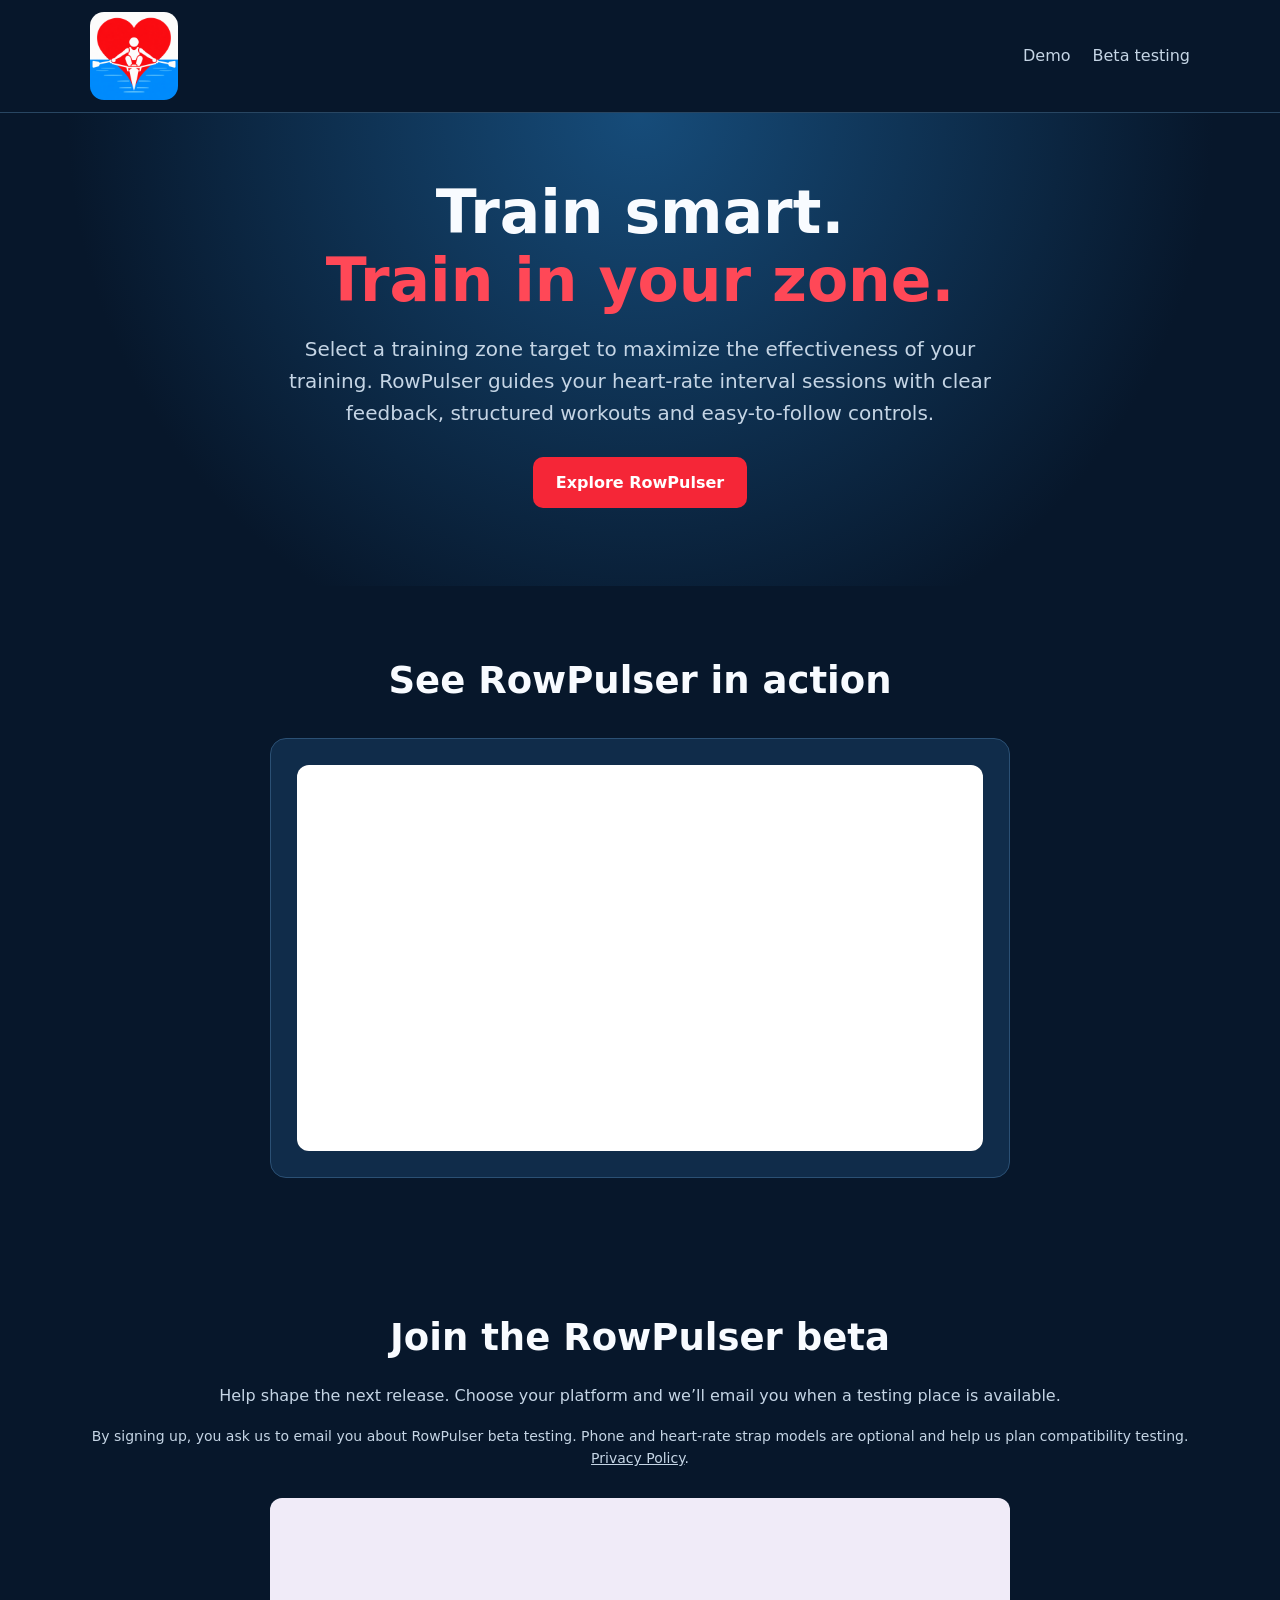
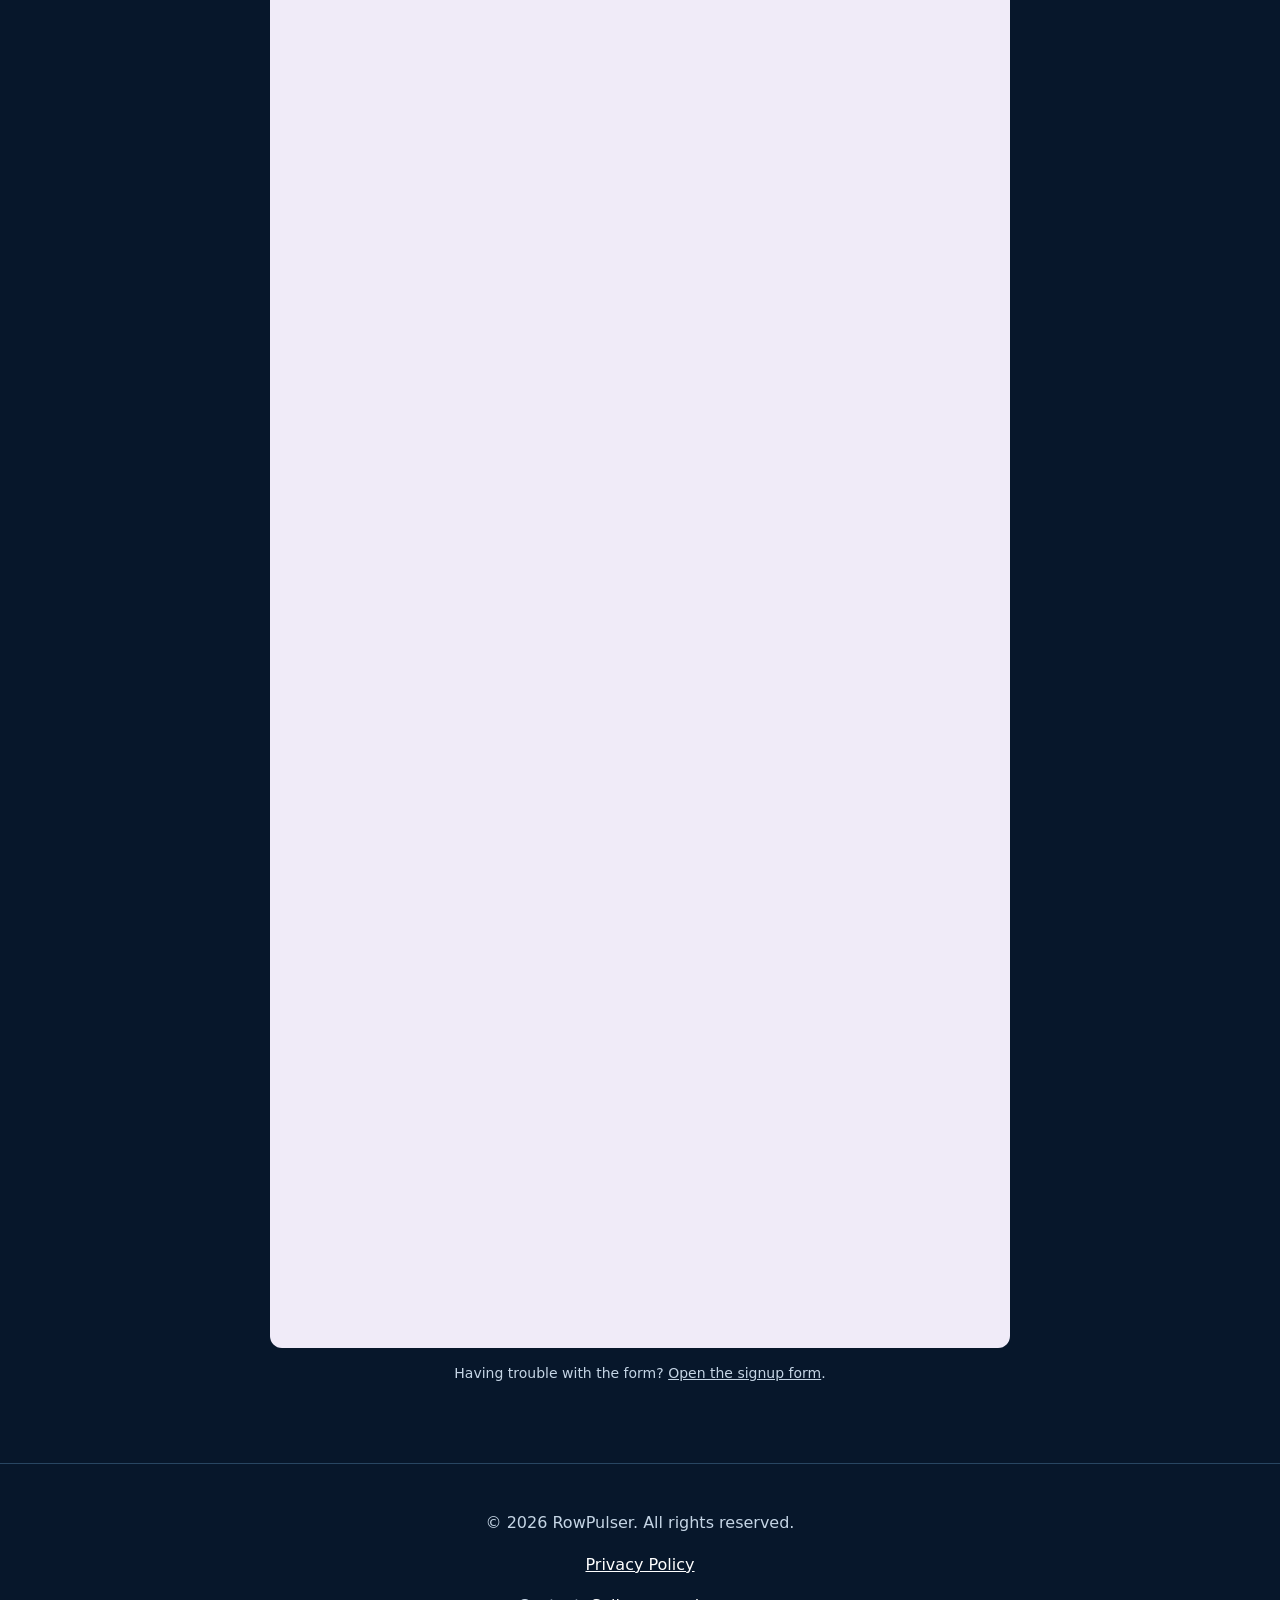
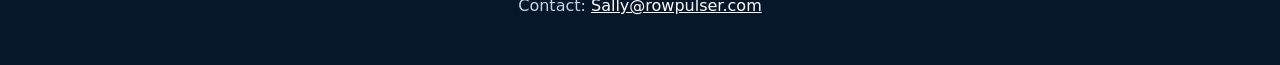
==== index.html @ d44abb27 "Route beta signups to Google Forms and Sheets with optional device models" ====
<!doctype html>
<html lang="en">
<head>
<meta charset="utf-8">
<meta name="viewport" content="width=device-width,initial-scale=1">
<meta name="description" content="RowPulser: personalized heart-rate zones and interval training for rowers.">
<title>RowPulser | Train smart. Train in your zone.</title>
<link rel="icon" type="image/png" href="rowpulser-logo.png">
<style>
:root{color-scheme:dark;--bg:#07172b;--panel:#102c4a;--red:#f52637;--blue:#1296f3;--text:#f8fbff;--muted:#c5d5e5}
*{box-sizing:border-box}html{scroll-behavior:smooth}body{margin:0;background:var(--bg);color:var(--text);font:16px/1.6 system-ui,-apple-system,Arial,sans-serif}a{color:inherit}
header{display:flex;align-items:center;justify-content:space-between;gap:20px;padding:12px max(5%,calc((100% - 1100px)/2));border-bottom:1px solid #284662}
.brand{display:flex;align-items:center;text-decoration:none}.brand img{display:block;width:88px;height:88px;object-fit:contain;border-radius:14px}
nav{display:flex;flex-wrap:wrap;gap:22px}nav a{text-decoration:none;color:var(--muted)}nav a:hover{color:white}
.hero{text-align:center;padding:66px 20px 78px;background:radial-gradient(circle at top,#164c7a 0%,var(--bg) 72%)}
h1{font-size:clamp(34px,5vw,60px);line-height:1.13;margin:0 0 18px}h1 span,.feature h3{color:#ff4857}
.hero p{max-width:760px;margin:0 auto 28px;color:var(--muted);font-size:clamp(17px,2vw,20px)}
.button{display:inline-block;border:0;background:var(--red);color:white;border-radius:10px;padding:13px 23px;text-decoration:none;font-weight:750;cursor:pointer;font-size:16px}.button:hover{background:#db1528}
section{padding:65px 6%;text-align:center}section h2{font-size:clamp(27px,3.5vw,37px);margin:0 0 12px}.muted{color:var(--muted)}
.features{display:grid;grid-template-columns:repeat(auto-fit,minmax(235px,1fr));gap:20px;max-width:1160px;margin:35px auto 0}
.feature,.panel{background:var(--panel);border:1px solid #2b5074;border-radius:16px;padding:26px}.feature{text-align:left}.feature h3{margin:0 0 12px;font-size:20px}.feature p{margin:0}
.panel{max-width:740px;margin:28px auto 0}.video-embed{width:100%;aspect-ratio:16/9;border:0;border-radius:12px;display:block;background:#081b30}.video-placeholder{border:1px dashed #7d9cb8;border-radius:14px;aspect-ratio:16/9;display:grid;place-items:center;color:var(--muted);background:#081b30;padding:25px}
form{text-align:left}label{display:block;font-weight:700;margin:15px 0 6px}input,select,textarea{width:100%;border:1px solid #6e8ca9;border-radius:8px;padding:12px;background:#081b30;color:white;font:inherit}textarea{min-height:140px;resize:vertical}form button{margin-top:20px}.consent{display:flex;gap:12px;align-items:flex-start;font-weight:400}.consent input{width:20px;height:20px;flex:0 0 20px;margin-top:4px}.form-note{font-size:14px;color:var(--muted)}
dialog{background:#102c4a;color:#f8fbff;border:1px solid #4a7395;border-radius:18px;padding:30px;max-width:min(90vw,440px);text-align:center;box-shadow:0 20px 65px #0009}dialog::backdrop{background:#000a}dialog h2{margin-top:0}dialog .button{margin-top:12px}
footer{padding:30px 15px;text-align:center;border-top:1px solid #284662;color:var(--muted)}footer a{color:white}
@media(max-width:640px){header{flex-direction:column}.brand img{width:60px;height:60px}nav{justify-content:center;gap:15px}section{padding:48px 5%}.hero{padding-top:36px}}
.signup-embed{max-width:740px;margin:28px auto 0}
</style>
</head>
<body>
<header>
<a class="brand" href="#top" aria-label="RowPulser home"><img src="rowpulser-logo.png" alt="RowPulser rowing heart logo"></a>
<nav aria-label="Main navigation"><a href="#demo">Demo</a><a href="#feedback">Beta testing</a></nav>
</header>
<main id="top">
<div class="hero">
<h1>Train smart.<br><span>Train in your zone.</span></h1>
<p>Select a training zone target to maximize the effectiveness of your training. RowPulser guides your heart-rate interval sessions with clear feedback, structured workouts and easy-to-follow controls.</p>
<a class="button" href="#demo">Explore RowPulser</a>
</div>
<section id="demo"><h2>See RowPulser in action</h2><div class="panel"><iframe class="video-embed" src="https://www.youtube-nocookie.com/embed/tqWmbpJVHW4" title="RowPulser demonstration featuring Sally Ripley" loading="lazy" referrerpolicy="strict-origin-when-cross-origin" allow="accelerometer; autoplay; clipboard-write; encrypted-media; gyroscope; picture-in-picture; web-share" allowfullscreen></iframe></div></section>
<section id="feedback" aria-labelledby="betaTitle"><h2 id="betaTitle">Join the RowPulser beta</h2><p class="muted">Help shape the next release. Choose your platform and we’ll email you when a testing place is available.</p>
<p class="form-note">By signing up, you ask us to email you about RowPulser beta testing. Phone and heart-rate strap models are optional and help us plan compatibility testing. <a href="/privacy.html">Privacy Policy</a>.</p>
<div class="signup-embed"><iframe src="https://docs.google.com/forms/d/e/1FAIpQLScOo7pnir6_nJ6Dh5iNx6LCM8UYf14MfHetyXo6r_lUjqTsyQ/viewform?embedded=true" title="RowPulser beta signup form" width="100%" height="1450" style="border:0;display:block;border-radius:12px;background:#f0ebf8" loading="lazy">Loading signup form…</iframe></div>
<p class="form-note">Having trouble with the form? <a href="https://docs.google.com/forms/d/e/1FAIpQLScOo7pnir6_nJ6Dh5iNx6LCM8UYf14MfHetyXo6r_lUjqTsyQ/viewform" target="_blank" rel="noopener">Open the signup form</a>.</p></section>
</main>
<footer><p>© 2026 RowPulser. All rights reserved.</p><p><a href="/privacy.html">Privacy Policy</a></p><p>Contact: <a href="mailto:Sally@rowpulser.com">Sally@rowpulser.com</a></p></footer>
</body></html>
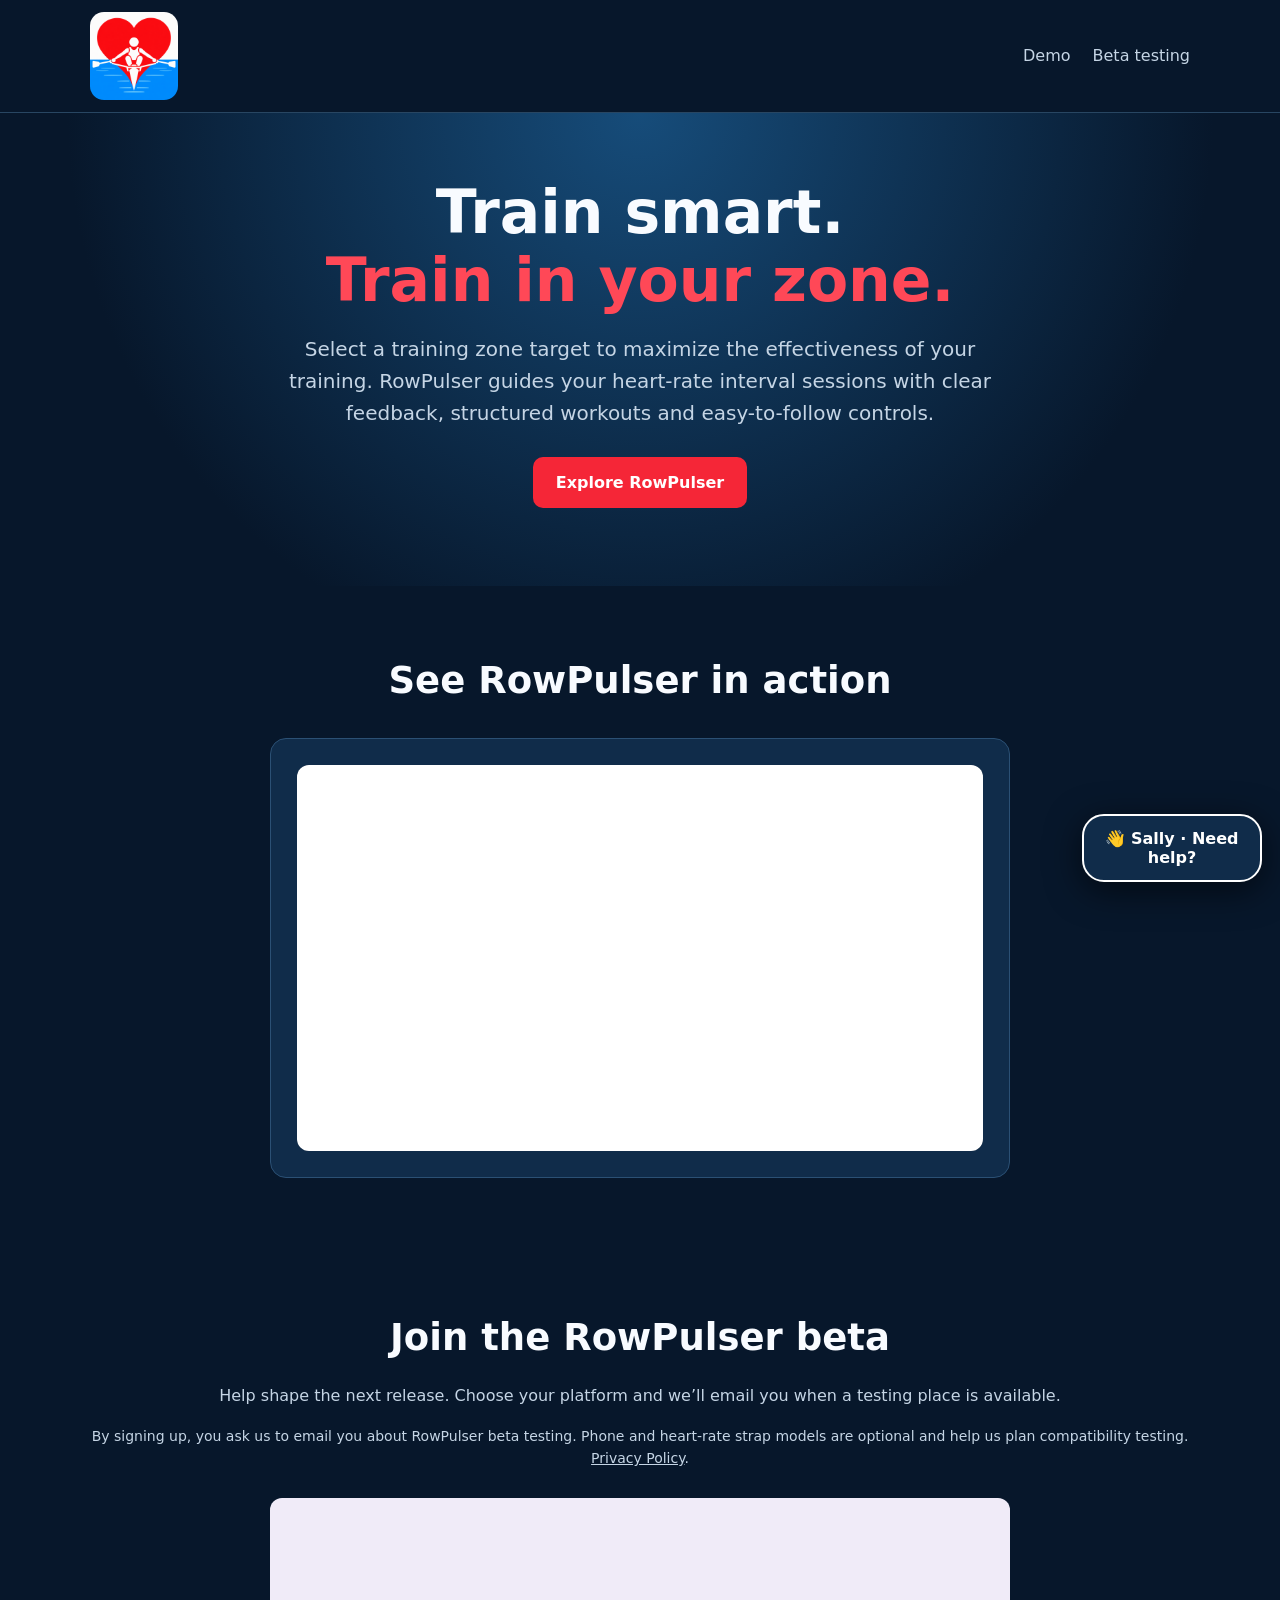
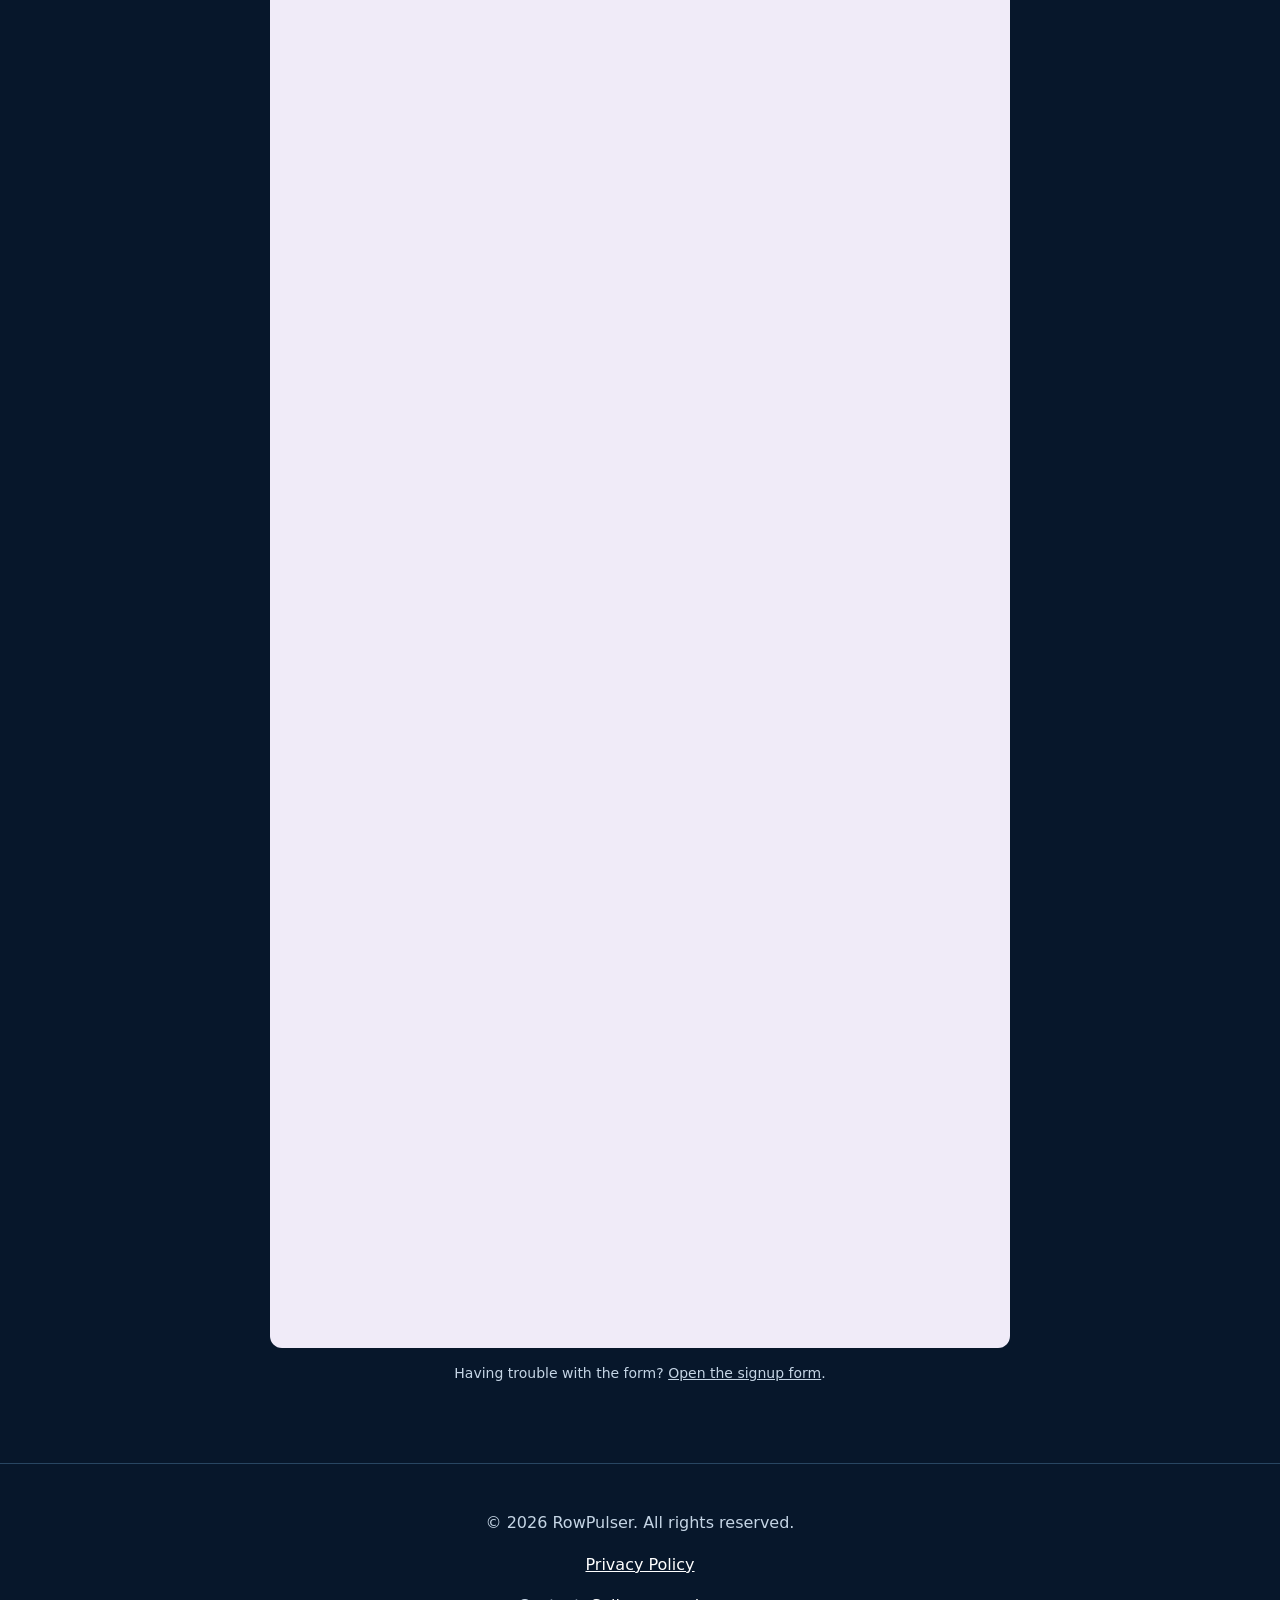
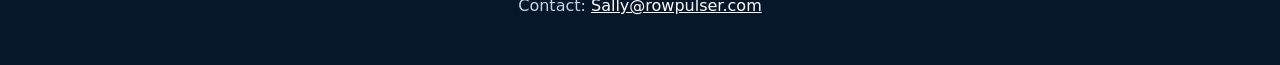
==== commit f3894d53: "Add responsive floating Sally AI chat interface" ====
--- a/index.html
+++ b/index.html
@@ -26,6 +26,16 @@
 @media(max-width:640px){header{flex-direction:column}.brand img{width:60px;height:60px}nav{justify-content:center;gap:15px}section{padding:48px 5%}.hero{padding-top:36px}}
 .signup-embed{max-width:740px;margin:28px auto 0}
 </style>
+<style>
+.sally-launch{position:fixed;right:18px;bottom:18px;z-index:90;border:2px solid #fff;border-radius:22px;background:#102c4a;color:white;padding:13px 16px;font:700 16px system-ui;box-shadow:0 8px 35px #0009;cursor:pointer;max-width:180px}
+.sally-launch:hover{background:#194268}.sally-launch:focus-visible,.sally-chat button:focus-visible{outline:3px solid #ff4253}
+.sally-chat[hidden],.sally-launch[hidden]{display:none}
+.sally-chat{position:fixed;right:18px;bottom:18px;z-index:91;width:min(390px,calc(100vw - 24px));height:min(570px,calc(100dvh - 40px));display:flex;flex-direction:column;border:1px solid #55718c;border-radius:18px;background:#102c4a;box-shadow:0 14px 50px #000b;overflow:hidden;text-align:left}
+.sally-head{display:flex;align-items:center;justify-content:space-between;gap:10px;padding:12px 15px;background:#07172b}.sally-head strong{font-size:18px}.sally-head button{background:transparent;border:1px solid #8da9c4;color:white;border-radius:8px;padding:5px 11px;cursor:pointer}
+.sally-messages{flex:1;overflow-y:auto;padding:16px;display:flex;flex-direction:column;gap:12px}.sally-msg{padding:10px 13px;border-radius:14px;max-width:92%;white-space:pre-wrap;overflow-wrap:anywhere}.sally-msg.bot{background:#244b6d;align-self:flex-start}.sally-msg.user{background:#9d1424;align-self:flex-end}
+.sally-form{display:flex;gap:8px;padding:12px;border-top:1px solid #55718c}.sally-form textarea{min-height:44px;max-height:110px;resize:vertical}.sally-form button{border:0;border-radius:8px;background:#f52637;color:white;padding:8px 14px;font-weight:700;cursor:pointer}.sally-note{font-size:12px;color:#d1deeb;margin:0;padding:0 14px 12px}
+@media(max-width:480px){.sally-launch{right:10px;bottom:10px}.sally-chat{right:6px;bottom:6px;width:calc(100vw - 12px);height:min(540px,calc(100dvh - 12px))}}
+</style>
 </head>
 <body>
 <header>
@@ -45,5 +55,22 @@
 <p class="form-note">Having trouble with the form? <a href="https://docs.google.com/forms/d/e/1FAIpQLScOo7pnir6_nJ6Dh5iNx6LCM8UYf14MfHetyXo6r_lUjqTsyQ/viewform" target="_blank" rel="noopener">Open the signup form</a>.</p></section>
 </main>
 <footer><p>© 2026 RowPulser. All rights reserved.</p><p><a href="/privacy.html">Privacy Policy</a></p><p>Contact: <a href="mailto:Sally@rowpulser.com">Sally@rowpulser.com</a></p></footer>
+<button class="sally-launch" id="sallyLaunch" type="button" aria-controls="sallyChat" aria-expanded="false">👋 Sally · Need help?</button>
+<aside class="sally-chat" id="sallyChat" aria-label="Chat with Sally" hidden>
+ <div class="sally-head"><strong>🚣 Sally Ripley</strong><button type="button" id="sallyClose" aria-label="Minimize Sally chat">Minimize −</button></div>
+ <div class="sally-messages" id="sallyMessages" role="log" aria-live="polite"><div class="sally-msg bot">Hi! I'm Sally. Ask me about RowPulser, training zones or your heart-rate monitor. You can paste an event log here if you'd like me to take a look.</div></div>
+ <form id="sallyForm" class="sally-form"><label for="sallyInput" class="sr-only" style="position:absolute;left:-9999px">Your message</label><textarea id="sallyInput" placeholder="Ask Sally…" maxlength="12000" required rows="2"></textarea><button id="sallySend" type="submit">Send</button></form>
+ <p class="sally-note">AI assistance can make mistakes. Messages are sent to an AI service to generate replies. Please don't paste passwords or sensitive personal data. <a href="/privacy.html">Privacy</a>.</p>
+</aside>
+<script>
+(()=>{const launch=document.getElementById('sallyLaunch'),chat=document.getElementById('sallyChat'),close=document.getElementById('sallyClose'),form=document.getElementById('sallyForm'),input=document.getElementById('sallyInput'),log=document.getElementById('sallyMessages'),send=document.getElementById('sallySend');const history=[];
+function toggle(open){chat.hidden=!open;launch.hidden=open;launch.setAttribute('aria-expanded',String(open));if(open)input.focus();else launch.focus()}
+launch.addEventListener('click',()=>toggle(true));close.addEventListener('click',()=>toggle(false));
+function add(text,kind){const d=document.createElement('div');d.className='sally-msg '+kind;d.textContent=text;log.append(d);log.scrollTop=log.scrollHeight;return d}
+form.addEventListener('submit',async e=>{e.preventDefault();const message=input.value.trim();if(!message||send.disabled)return;input.value='';add(message,'user');history.push({role:'user',content:message});send.disabled=true;const pending=add('Sally is thinking…','bot');
+try{const response=await fetch('/api/sally',{method:'POST',headers:{'Content-Type':'application/json'},body:JSON.stringify({messages:history.slice(-10)})});const data=await response.json();if(!response.ok)throw Error(data.error||'Service unavailable');pending.textContent=data.reply;history.push({role:'assistant',content:data.reply});if(history.length>10)history.splice(0,history.length-10)}
+catch(err){pending.textContent=err.message||'Sorry, please try again.';history.pop()}finally{send.disabled=false;input.focus()}});
+})();
+</script>
 </body></html>
 
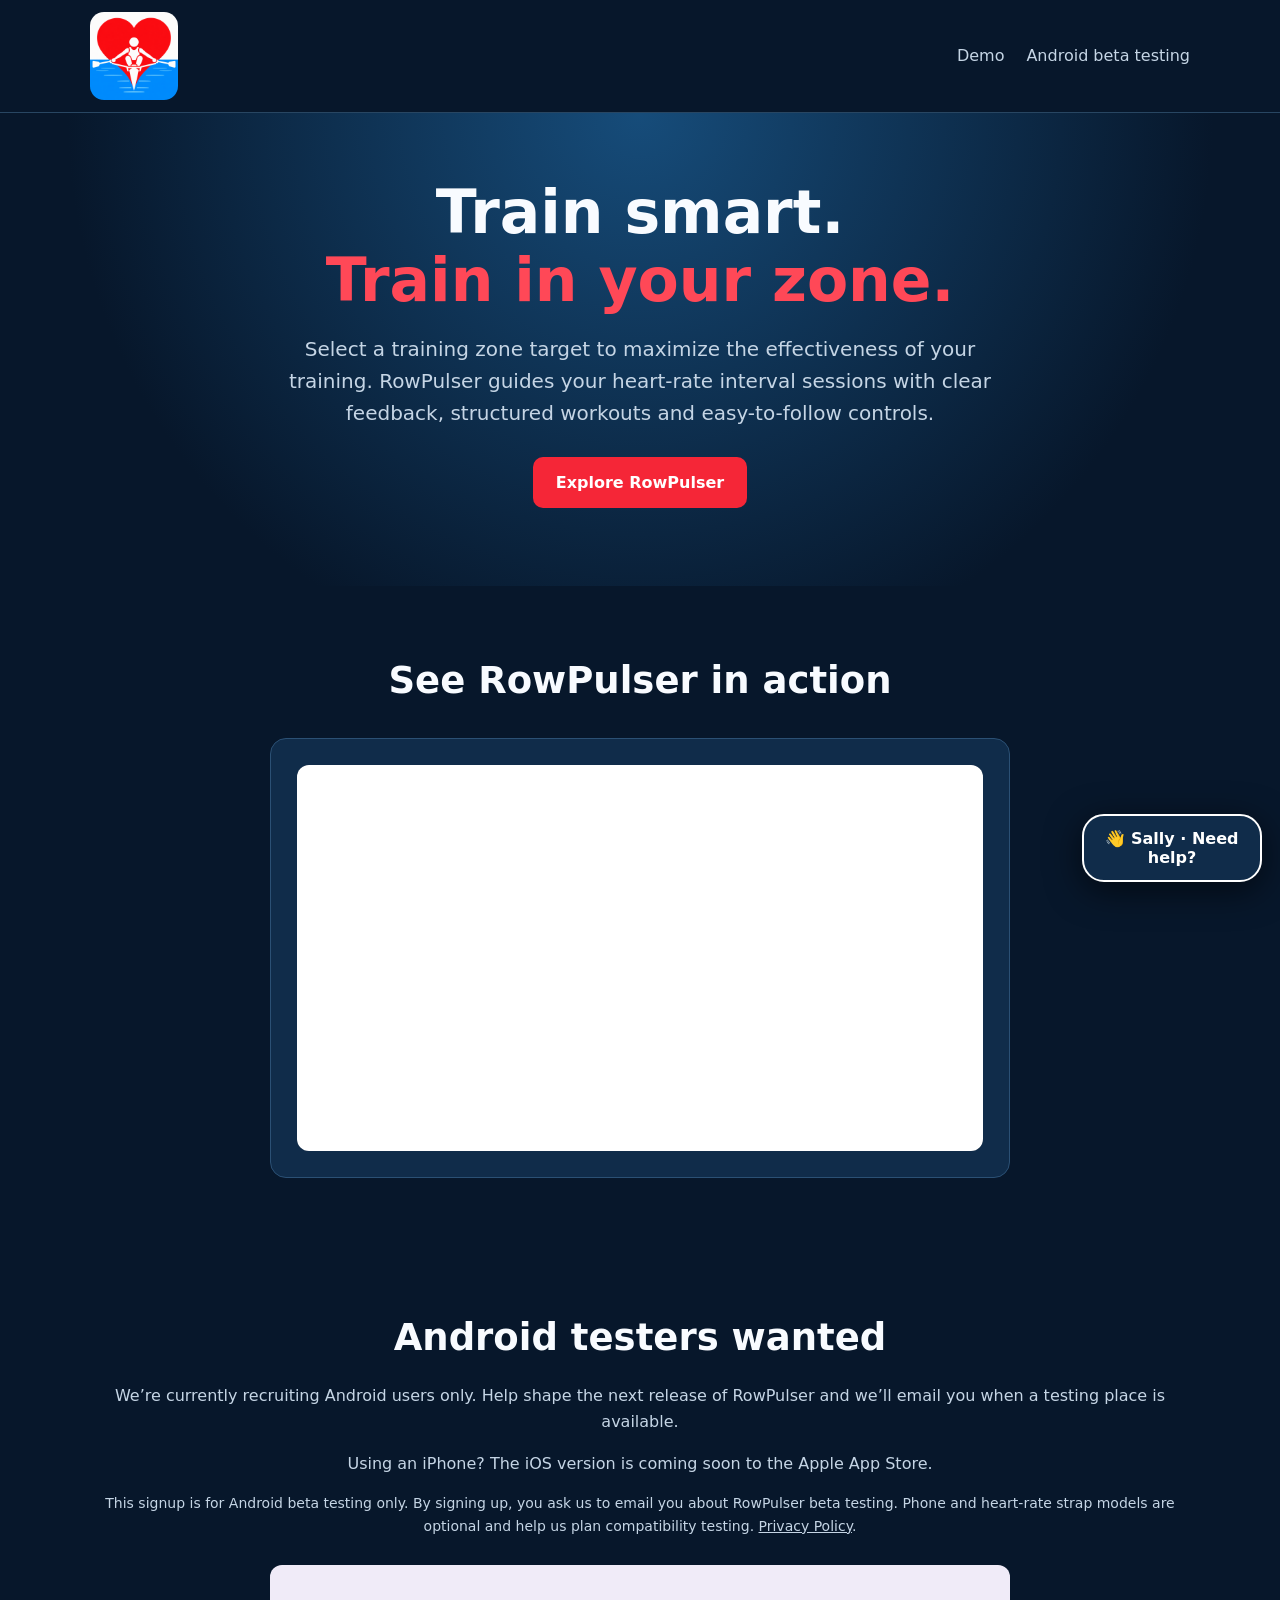
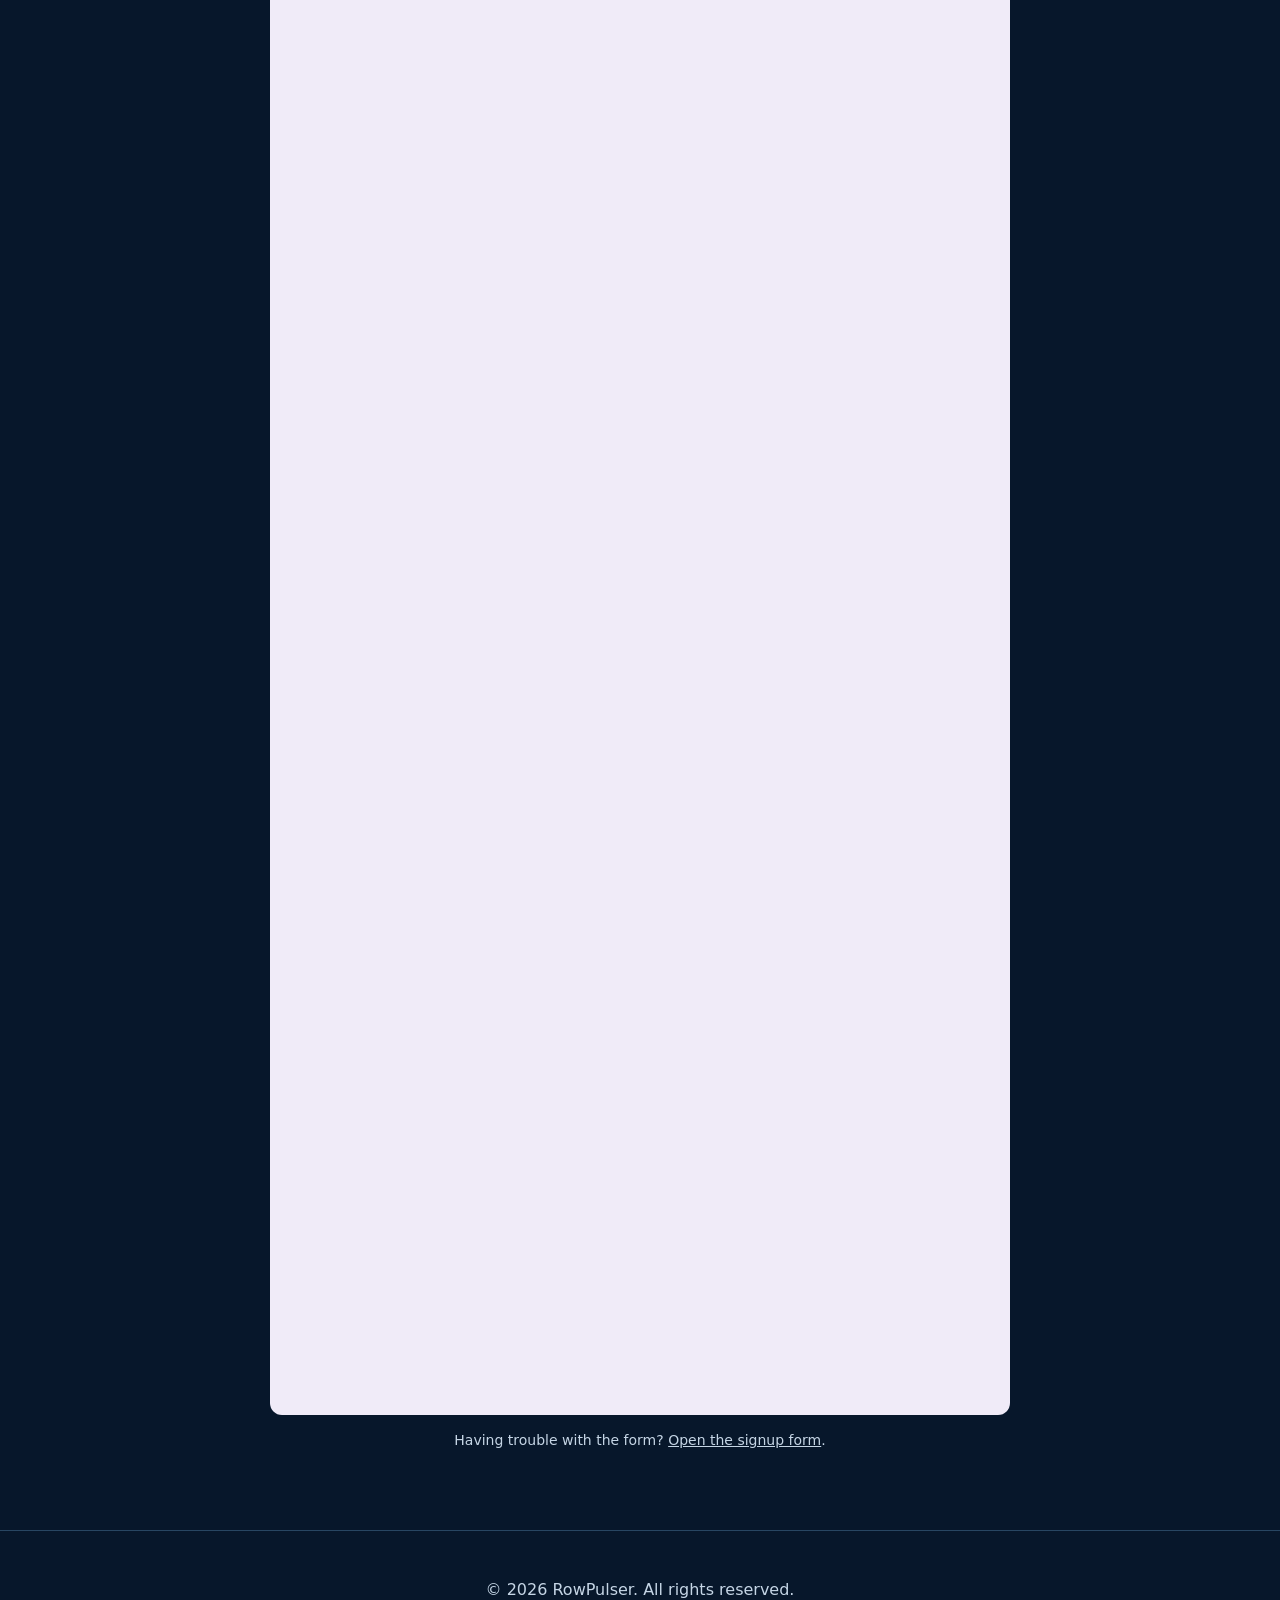
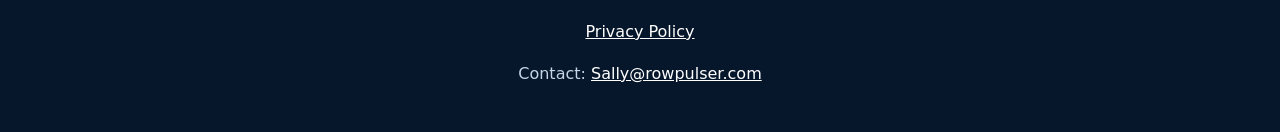
==== commit a200e29e: "Invite Android beta testers and announce upcoming iOS App Store release" ====
--- a/index.html
+++ b/index.html
@@ -29,7 +29,7 @@
 <style>
 .sally-launch{position:fixed;right:18px;bottom:18px;z-index:90;border:2px solid #fff;border-radius:22px;background:#102c4a;color:white;padding:13px 16px;font:700 16px system-ui;box-shadow:0 8px 35px #0009;cursor:pointer;max-width:180px}
 .sally-launch:hover{background:#194268}.sally-launch:focus-visible,.sally-chat button:focus-visible{outline:3px solid #ff4253}
-.sally-chat[hidden],.sally-launch[hidden]{display:none}
+.sally-chat[hidden],.sally-launch[hidden],#sallyReport[hidden]{display:none}
 .sally-chat{position:fixed;right:18px;bottom:18px;z-index:91;width:min(390px,calc(100vw - 24px));height:min(570px,calc(100dvh - 40px));display:flex;flex-direction:column;border:1px solid #55718c;border-radius:18px;background:#102c4a;box-shadow:0 14px 50px #000b;overflow:hidden;text-align:left}
 .sally-head{display:flex;align-items:center;justify-content:space-between;gap:10px;padding:12px 15px;background:#07172b}.sally-head strong{font-size:18px}.sally-head button{background:transparent;border:1px solid #8da9c4;color:white;border-radius:8px;padding:5px 11px;cursor:pointer}
 .sally-messages{flex:1;overflow-y:auto;padding:16px;display:flex;flex-direction:column;gap:12px}.sally-msg{padding:10px 13px;border-radius:14px;max-width:92%;white-space:pre-wrap;overflow-wrap:anywhere}.sally-msg.bot{background:#244b6d;align-self:flex-start}.sally-msg.user{background:#9d1424;align-self:flex-end}
@@ -40,7 +40,7 @@
 <body>
 <header>
 <a class="brand" href="#top" aria-label="RowPulser home"><img src="rowpulser-logo.png" alt="RowPulser rowing heart logo"></a>
-<nav aria-label="Main navigation"><a href="#demo">Demo</a><a href="#feedback">Beta testing</a></nav>
+<nav aria-label="Main navigation"><a href="#demo">Demo</a><a href="#feedback">Android beta testing</a></nav>
 </header>
 <main id="top">
 <div class="hero">
@@ -49,9 +49,10 @@
 <a class="button" href="#demo">Explore RowPulser</a>
 </div>
 <section id="demo"><h2>See RowPulser in action</h2><div class="panel"><iframe class="video-embed" src="https://www.youtube-nocookie.com/embed/tqWmbpJVHW4" title="RowPulser demonstration featuring Sally Ripley" loading="lazy" referrerpolicy="strict-origin-when-cross-origin" allow="accelerometer; autoplay; clipboard-write; encrypted-media; gyroscope; picture-in-picture; web-share" allowfullscreen></iframe></div></section>
-<section id="feedback" aria-labelledby="betaTitle"><h2 id="betaTitle">Join the RowPulser beta</h2><p class="muted">Help shape the next release. Choose your platform and we’ll email you when a testing place is available.</p>
-<p class="form-note">By signing up, you ask us to email you about RowPulser beta testing. Phone and heart-rate strap models are optional and help us plan compatibility testing. <a href="/privacy.html">Privacy Policy</a>.</p>
-<div class="signup-embed"><iframe src="https://docs.google.com/forms/d/e/1FAIpQLScOo7pnir6_nJ6Dh5iNx6LCM8UYf14MfHetyXo6r_lUjqTsyQ/viewform?embedded=true" title="RowPulser beta signup form" width="100%" height="1450" style="border:0;display:block;border-radius:12px;background:#f0ebf8" loading="lazy">Loading signup form…</iframe></div>
+<section id="feedback" aria-labelledby="betaTitle"><h2 id="betaTitle">Android testers wanted</h2><p class="muted">We’re currently recruiting Android users only. Help shape the next release of RowPulser and we’ll email you when a testing place is available.</p>
+<p class="muted">Using an iPhone? The iOS version is coming soon to the Apple App Store.</p>
+<p class="form-note">This signup is for Android beta testing only. By signing up, you ask us to email you about RowPulser beta testing. Phone and heart-rate strap models are optional and help us plan compatibility testing. <a href="/privacy.html">Privacy Policy</a>.</p>
+<div class="signup-embed"><iframe src="https://docs.google.com/forms/d/e/1FAIpQLScOo7pnir6_nJ6Dh5iNx6LCM8UYf14MfHetyXo6r_lUjqTsyQ/viewform?embedded=true" title="RowPulser Android beta signup form" width="100%" height="1450" style="border:0;display:block;border-radius:12px;background:#f0ebf8" loading="lazy">Loading signup form…</iframe></div>
 <p class="form-note">Having trouble with the form? <a href="https://docs.google.com/forms/d/e/1FAIpQLScOo7pnir6_nJ6Dh5iNx6LCM8UYf14MfHetyXo6r_lUjqTsyQ/viewform" target="_blank" rel="noopener">Open the signup form</a>.</p></section>
 </main>
 <footer><p>© 2026 RowPulser. All rights reserved.</p><p><a href="/privacy.html">Privacy Policy</a></p><p>Contact: <a href="mailto:Sally@rowpulser.com">Sally@rowpulser.com</a></p></footer>
@@ -60,16 +61,37 @@
  <div class="sally-head"><strong>🚣 Sally Ripley</strong><button type="button" id="sallyClose" aria-label="Minimize Sally chat">Minimize −</button></div>
  <div class="sally-messages" id="sallyMessages" role="log" aria-live="polite"><div class="sally-msg bot">Hi! I'm Sally. Ask me about RowPulser, training zones or your heart-rate monitor. You can paste an event log here if you'd like me to take a look.</div></div>
  <form id="sallyForm" class="sally-form"><label for="sallyInput" class="sr-only" style="position:absolute;left:-9999px">Your message</label><textarea id="sallyInput" placeholder="Ask Sally…" maxlength="12000" required rows="2"></textarea><button id="sallySend" type="submit">Send</button></form>
+ <button type="button" id="sallyReportToggle" style="margin:0 12px 8px;background:#244b6d;color:white;border:1px solid #8da9c4;border-radius:8px;padding:8px;cursor:pointer">Report to development team</button>
+ <form id="sallyReport" hidden style="padding:10px 14px;overflow:auto;max-height:250px">
+  <label for="sallySummary">Issue summary (review before sharing)</label><textarea id="sallySummary" required minlength="10" maxlength="1500" placeholder="What happened, and what have you tried?"></textarea>
+  <label for="sallyEmail">Your email</label><input id="sallyEmail" type="email" required autocomplete="email">
+  <label for="sallyEmailConfirm">Confirm email</label><input id="sallyEmailConfirm" type="email" required autocomplete="off">
+  <label class="consent"><input id="sallyConsent" type="checkbox" required><span>I agree to share this summary and my email with the RowPulser development team for follow-up.</span></label>
+  <button type="submit" class="button" id="sallyReportSend">Send report</button>
+ </form>
  <p class="sally-note">AI assistance can make mistakes. Messages are sent to an AI service to generate replies. Please don't paste passwords or sensitive personal data. <a href="/privacy.html">Privacy</a>.</p>
 </aside>
 <script>
-(()=>{const launch=document.getElementById('sallyLaunch'),chat=document.getElementById('sallyChat'),close=document.getElementById('sallyClose'),form=document.getElementById('sallyForm'),input=document.getElementById('sallyInput'),log=document.getElementById('sallyMessages'),send=document.getElementById('sallySend');const history=[];
+(()=>{const launch=document.getElementById('sallyLaunch'),chat=document.getElementById('sallyChat'),close=document.getElementById('sallyClose'),form=document.getElementById('sallyForm'),input=document.getElementById('sallyInput'),log=document.getElementById('sallyMessages'),send=document.getElementById('sallySend');const history=[];const conversationId=crypto.randomUUID?crypto.randomUUID():String(Date.now());
 function toggle(open){chat.hidden=!open;launch.hidden=open;launch.setAttribute('aria-expanded',String(open));if(open)input.focus();else launch.focus()}
 launch.addEventListener('click',()=>toggle(true));close.addEventListener('click',()=>toggle(false));
 function add(text,kind){const d=document.createElement('div');d.className='sally-msg '+kind;d.textContent=text;log.append(d);log.scrollTop=log.scrollHeight;return d}
 form.addEventListener('submit',async e=>{e.preventDefault();const message=input.value.trim();if(!message||send.disabled)return;input.value='';add(message,'user');history.push({role:'user',content:message});send.disabled=true;const pending=add('Sally is thinking…','bot');
-try{const response=await fetch('/api/sally',{method:'POST',headers:{'Content-Type':'application/json'},body:JSON.stringify({messages:history.slice(-10)})});const data=await response.json();if(!response.ok)throw Error(data.error||'Service unavailable');pending.textContent=data.reply;history.push({role:'assistant',content:data.reply});if(history.length>10)history.splice(0,history.length-10)}
+try{const response=await fetch('/api/sally',{method:'POST',headers:{'Content-Type':'application/json'},body:JSON.stringify({messages:history.slice(-10),conversationId})});const data=await response.json();if(!response.ok)throw Error(data.error||'Service unavailable');pending.textContent=data.reply;history.push({role:'assistant',content:data.reply});if(history.length>10)history.splice(0,history.length-10)}
 catch(err){pending.textContent=err.message||'Sorry, please try again.';history.pop()}finally{send.disabled=false;input.focus()}});
+const reportToggle=document.getElementById('sallyReportToggle'),report=document.getElementById('sallyReport');
+reportToggle.addEventListener('click',()=>{report.hidden=!report.hidden;if(!report.hidden)document.getElementById('sallySummary').focus()});
+report.addEventListener('submit',async e=>{
+ e.preventDefault();
+ const summary=document.getElementById('sallySummary').value.trim(),email=document.getElementById('sallyEmail').value.trim(),confirmEmail=document.getElementById('sallyEmailConfirm').value.trim();
+ if(email!==confirmEmail){add('Those email addresses do not match. Please check them.','bot');return}
+ const button=document.getElementById('sallyReportSend');button.disabled=true;
+ try{
+ const response=await fetch('/api/sally-escalate',{method:'POST',headers:{'Content-Type':'application/json'},body:JSON.stringify({conversationId,summary,email,confirmEmail,consent:document.getElementById('sallyConsent').checked})});
+ const data=await response.json();if(!response.ok||!data.ok)throw Error(data.error||'Could not submit');
+ add('Thanks! Your report has been sent to the RowPulser development team. Someone can follow up by email.','bot');report.reset();report.hidden=true;
+ }catch(err){add(err.message+' You can also email Sally@rowpulser.com.','bot')}finally{button.disabled=false}
+});
 })();
 </script>
 </body></html>
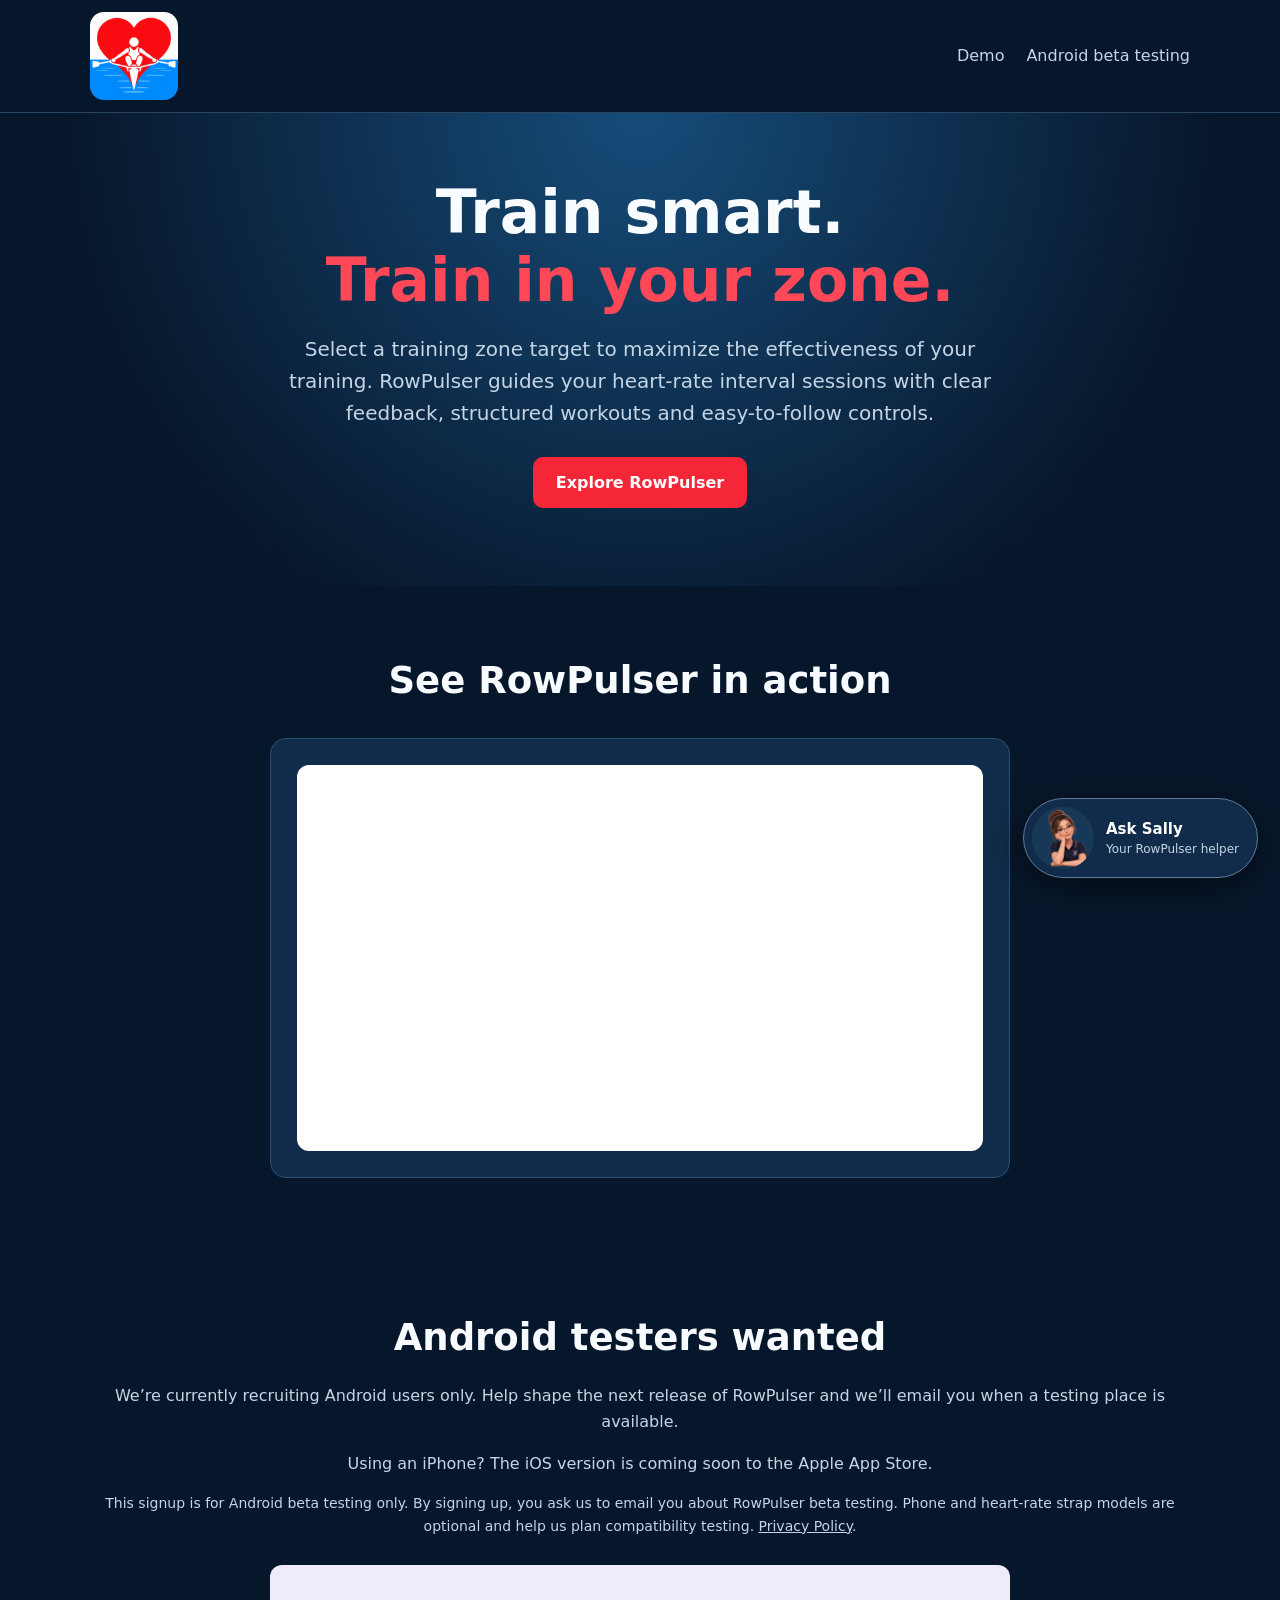
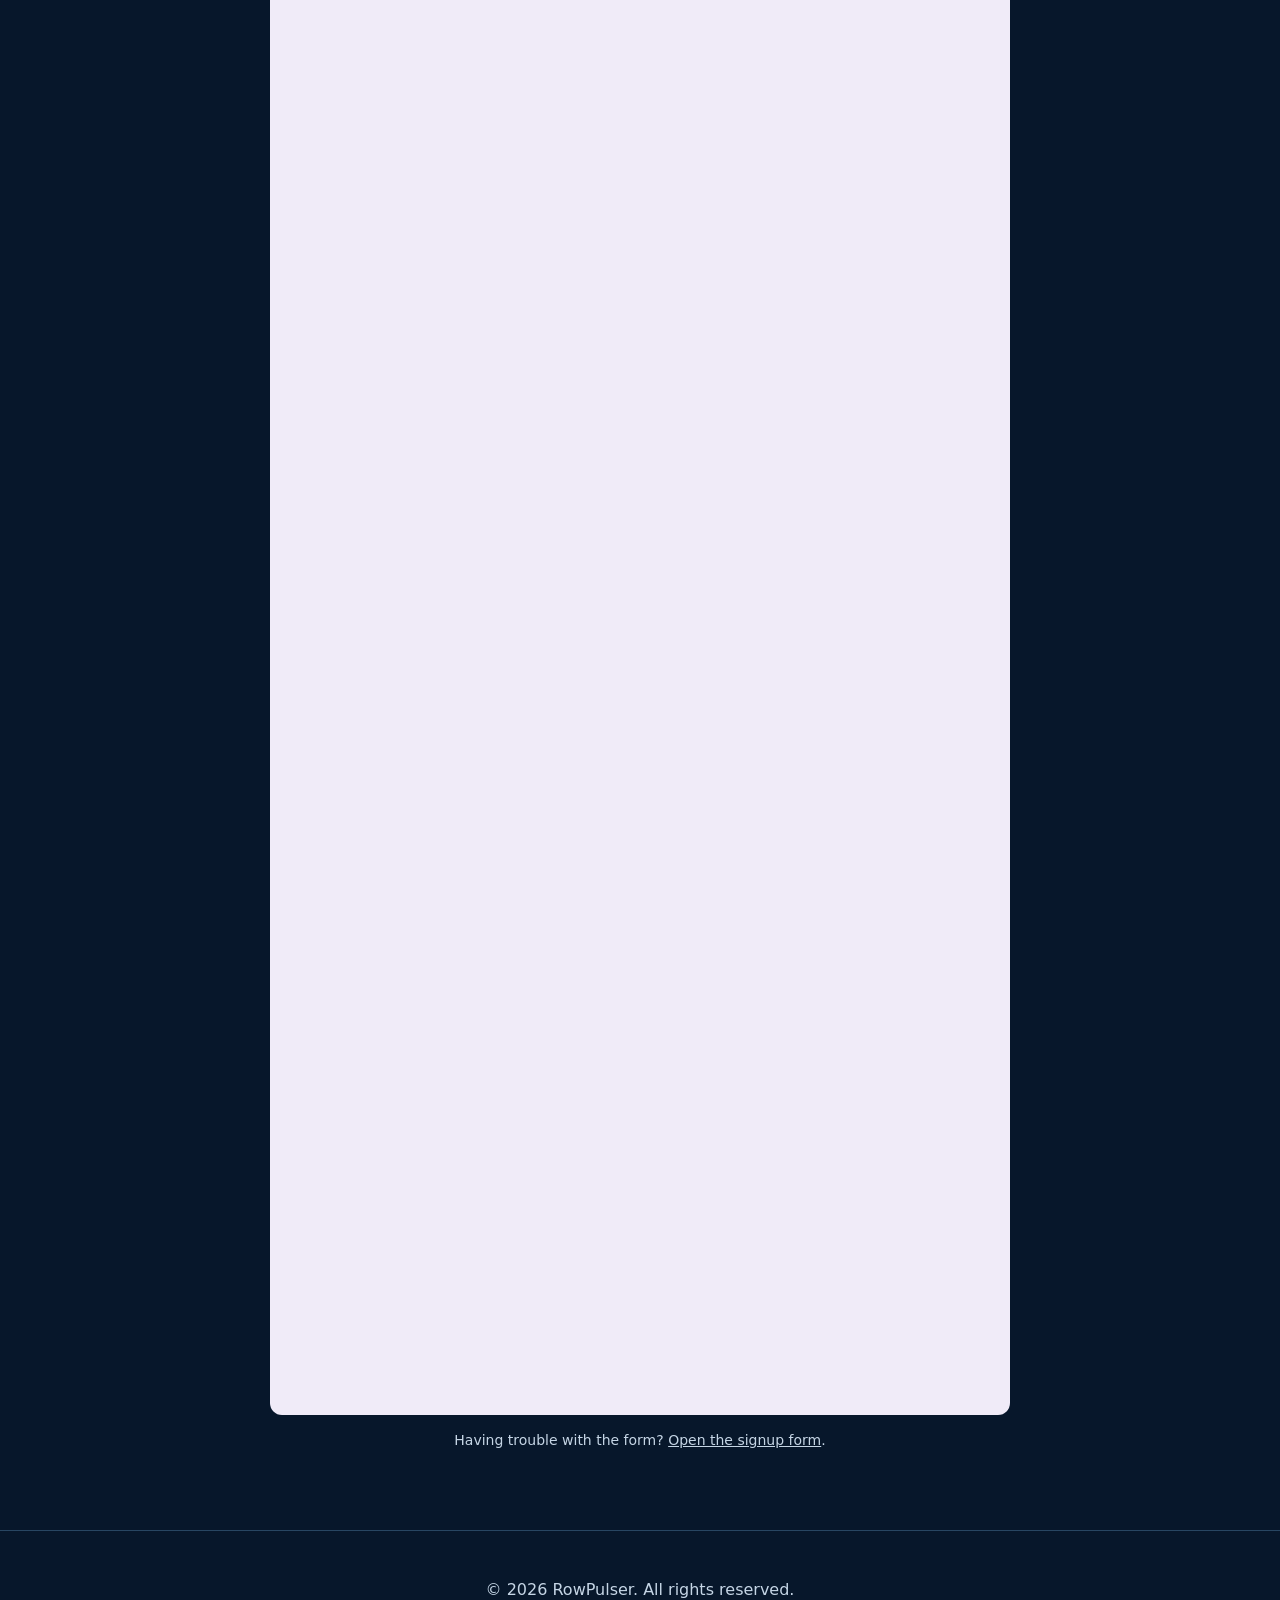
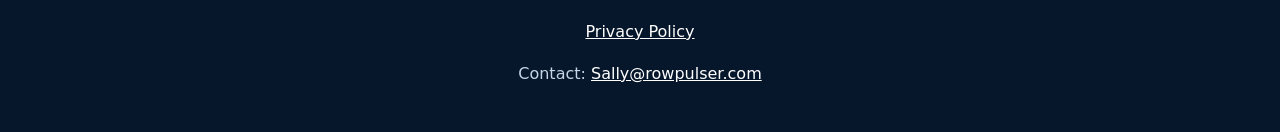
==== commit 7c6bb3be: "Redesign Sally chat with guided consent-based escalation and animated avatars" ====
--- a/index.html
+++ b/index.html
@@ -26,16 +26,7 @@
 @media(max-width:640px){header{flex-direction:column}.brand img{width:60px;height:60px}nav{justify-content:center;gap:15px}section{padding:48px 5%}.hero{padding-top:36px}}
 .signup-embed{max-width:740px;margin:28px auto 0}
 </style>
-<style>
-.sally-launch{position:fixed;right:18px;bottom:18px;z-index:90;border:2px solid #fff;border-radius:22px;background:#102c4a;color:white;padding:13px 16px;font:700 16px system-ui;box-shadow:0 8px 35px #0009;cursor:pointer;max-width:180px}
-.sally-launch:hover{background:#194268}.sally-launch:focus-visible,.sally-chat button:focus-visible{outline:3px solid #ff4253}
-.sally-chat[hidden],.sally-launch[hidden],#sallyReport[hidden]{display:none}
-.sally-chat{position:fixed;right:18px;bottom:18px;z-index:91;width:min(390px,calc(100vw - 24px));height:min(570px,calc(100dvh - 40px));display:flex;flex-direction:column;border:1px solid #55718c;border-radius:18px;background:#102c4a;box-shadow:0 14px 50px #000b;overflow:hidden;text-align:left}
-.sally-head{display:flex;align-items:center;justify-content:space-between;gap:10px;padding:12px 15px;background:#07172b}.sally-head strong{font-size:18px}.sally-head button{background:transparent;border:1px solid #8da9c4;color:white;border-radius:8px;padding:5px 11px;cursor:pointer}
-.sally-messages{flex:1;overflow-y:auto;padding:16px;display:flex;flex-direction:column;gap:12px}.sally-msg{padding:10px 13px;border-radius:14px;max-width:92%;white-space:pre-wrap;overflow-wrap:anywhere}.sally-msg.bot{background:#244b6d;align-self:flex-start}.sally-msg.user{background:#9d1424;align-self:flex-end}
-.sally-form{display:flex;gap:8px;padding:12px;border-top:1px solid #55718c}.sally-form textarea{min-height:44px;max-height:110px;resize:vertical}.sally-form button{border:0;border-radius:8px;background:#f52637;color:white;padding:8px 14px;font-weight:700;cursor:pointer}.sally-note{font-size:12px;color:#d1deeb;margin:0;padding:0 14px 12px}
-@media(max-width:480px){.sally-launch{right:10px;bottom:10px}.sally-chat{right:6px;bottom:6px;width:calc(100vw - 12px);height:min(540px,calc(100dvh - 12px))}}
-</style>
+<link rel="stylesheet" href="/assets/sally-chat.css">
 </head>
 <body>
 <header>
@@ -56,43 +47,24 @@
 <p class="form-note">Having trouble with the form? <a href="https://docs.google.com/forms/d/e/1FAIpQLScOo7pnir6_nJ6Dh5iNx6LCM8UYf14MfHetyXo6r_lUjqTsyQ/viewform" target="_blank" rel="noopener">Open the signup form</a>.</p></section>
 </main>
 <footer><p>© 2026 RowPulser. All rights reserved.</p><p><a href="/privacy.html">Privacy Policy</a></p><p>Contact: <a href="mailto:Sally@rowpulser.com">Sally@rowpulser.com</a></p></footer>
-<button class="sally-launch" id="sallyLaunch" type="button" aria-controls="sallyChat" aria-expanded="false">👋 Sally · Need help?</button>
+<button class="sally-launch" id="sallyLaunch" type="button" aria-controls="sallyChat" aria-expanded="false">
+ <picture><source media="(prefers-reduced-motion: reduce)" srcset="/assets/sally-idle.png"><img class="sally-avatar" src="/assets/sally-idle.gif" alt="" width="62" height="62"></picture>
+ <span>Ask Sally<span>Your RowPulser helper</span></span>
+</button>
 <aside class="sally-chat" id="sallyChat" aria-label="Chat with Sally" hidden>
- <div class="sally-head"><strong>🚣 Sally Ripley</strong><button type="button" id="sallyClose" aria-label="Minimize Sally chat">Minimize −</button></div>
- <div class="sally-messages" id="sallyMessages" role="log" aria-live="polite"><div class="sally-msg bot">Hi! I'm Sally. Ask me about RowPulser, training zones or your heart-rate monitor. You can paste an event log here if you'd like me to take a look.</div></div>
- <form id="sallyForm" class="sally-form"><label for="sallyInput" class="sr-only" style="position:absolute;left:-9999px">Your message</label><textarea id="sallyInput" placeholder="Ask Sally…" maxlength="12000" required rows="2"></textarea><button id="sallySend" type="submit">Send</button></form>
- <button type="button" id="sallyReportToggle" style="margin:0 12px 8px;background:#244b6d;color:white;border:1px solid #8da9c4;border-radius:8px;padding:8px;cursor:pointer">Report to development team</button>
- <form id="sallyReport" hidden style="padding:10px 14px;overflow:auto;max-height:250px">
-  <label for="sallySummary">Issue summary (review before sharing)</label><textarea id="sallySummary" required minlength="10" maxlength="1500" placeholder="What happened, and what have you tried?"></textarea>
-  <label for="sallyEmail">Your email</label><input id="sallyEmail" type="email" required autocomplete="email">
-  <label for="sallyEmailConfirm">Confirm email</label><input id="sallyEmailConfirm" type="email" required autocomplete="off">
-  <label class="consent"><input id="sallyConsent" type="checkbox" required><span>I agree to share this summary and my email with the RowPulser development team for follow-up.</span></label>
-  <button type="submit" class="button" id="sallyReportSend">Send report</button>
- </form>
- <p class="sally-note">AI assistance can make mistakes. Messages are sent to an AI service to generate replies. Please don't paste passwords or sensitive personal data. <a href="/privacy.html">Privacy</a>.</p>
+ <div class="sally-head">
+  <picture><source media="(prefers-reduced-motion: reduce)" srcset="/assets/sally-active.png"><img class="sally-avatar" src="/assets/sally-active.gif" alt="Sally Ripley" width="60" height="60"></picture>
+  <div class="sally-identity"><strong>Sally Ripley</strong><span class="sally-status" id="sallyStatus">RowPulser support</span></div>
+  <button type="button" id="sallyClose" aria-label="Minimize Sally chat">−</button>
+ </div>
+ <div class="sally-messages" id="sallyMessages" role="log" aria-live="polite" aria-relevant="additions text"><div class="sally-msg bot">Hi, I’m Sally. How can I help with RowPulser?
+
+Ask about your app, training zones or heart-rate monitor. If we can’t solve it here, I can help pass a summary to the development team.</div></div>
+ <div class="sally-compose">
+  <form id="sallyForm" class="sally-form"><label for="sallyInput" class="sally-sr">Your message to Sally</label><textarea id="sallyInput" placeholder="Ask Sally about RowPulser…" maxlength="12000" required rows="1" enterkeyhint="send" aria-describedby="sallyKeyboard"></textarea><button id="sallySend" type="submit" disabled>Send</button></form>
+  <p class="sally-keyboard" id="sallyKeyboard">Enter to send · Shift + Enter for a new line</p>
+  <p class="sally-note">Sally uses AI and can make mistakes. Messages go to an AI service. Don’t share passwords or sensitive health information. <a href="/privacy.html#sally">Privacy</a></p>
+ </div>
 </aside>
-<script>
-(()=>{const launch=document.getElementById('sallyLaunch'),chat=document.getElementById('sallyChat'),close=document.getElementById('sallyClose'),form=document.getElementById('sallyForm'),input=document.getElementById('sallyInput'),log=document.getElementById('sallyMessages'),send=document.getElementById('sallySend');const history=[];const conversationId=crypto.randomUUID?crypto.randomUUID():String(Date.now());
-function toggle(open){chat.hidden=!open;launch.hidden=open;launch.setAttribute('aria-expanded',String(open));if(open)input.focus();else launch.focus()}
-launch.addEventListener('click',()=>toggle(true));close.addEventListener('click',()=>toggle(false));
-function add(text,kind){const d=document.createElement('div');d.className='sally-msg '+kind;d.textContent=text;log.append(d);log.scrollTop=log.scrollHeight;return d}
-form.addEventListener('submit',async e=>{e.preventDefault();const message=input.value.trim();if(!message||send.disabled)return;input.value='';add(message,'user');history.push({role:'user',content:message});send.disabled=true;const pending=add('Sally is thinking…','bot');
-try{const response=await fetch('/api/sally',{method:'POST',headers:{'Content-Type':'application/json'},body:JSON.stringify({messages:history.slice(-10),conversationId})});const data=await response.json();if(!response.ok)throw Error(data.error||'Service unavailable');pending.textContent=data.reply;history.push({role:'assistant',content:data.reply});if(history.length>10)history.splice(0,history.length-10)}
-catch(err){pending.textContent=err.message||'Sorry, please try again.';history.pop()}finally{send.disabled=false;input.focus()}});
-const reportToggle=document.getElementById('sallyReportToggle'),report=document.getElementById('sallyReport');
-reportToggle.addEventListener('click',()=>{report.hidden=!report.hidden;if(!report.hidden)document.getElementById('sallySummary').focus()});
-report.addEventListener('submit',async e=>{
- e.preventDefault();
- const summary=document.getElementById('sallySummary').value.trim(),email=document.getElementById('sallyEmail').value.trim(),confirmEmail=document.getElementById('sallyEmailConfirm').value.trim();
- if(email!==confirmEmail){add('Those email addresses do not match. Please check them.','bot');return}
- const button=document.getElementById('sallyReportSend');button.disabled=true;
- try{
- const response=await fetch('/api/sally-escalate',{method:'POST',headers:{'Content-Type':'application/json'},body:JSON.stringify({conversationId,summary,email,confirmEmail,consent:document.getElementById('sallyConsent').checked})});
- const data=await response.json();if(!response.ok||!data.ok)throw Error(data.error||'Could not submit');
- add('Thanks! Your report has been sent to the RowPulser development team. Someone can follow up by email.','bot');report.reset();report.hidden=true;
- }catch(err){add(err.message+' You can also email Sally@rowpulser.com.','bot')}finally{button.disabled=false}
-});
-})();
-</script>
+<script src="/assets/sally-chat.js" defer></script>
 </body></html>
-
--- a/assets/sally-chat.css
+++ b/assets/sally-chat.css
@@ -0,0 +1,10 @@
+.sally-launch{position:fixed;right:22px;bottom:22px;z-index:90;display:flex;align-items:center;gap:12px;max-width:240px;padding:8px 18px 8px 8px;border:1px solid #607c98;border-radius:50px;background:#102c4a;color:#fff;font:700 15px/1.35 system-ui;box-shadow:0 8px 36px #0008;cursor:pointer;text-align:left}
+.sally-launch span span{display:block;color:#c5d5e5;font-size:12px;font-weight:400;margin-top:2px}.sally-launch:hover{background:#193e60}
+.sally-launch:focus-visible,.sally-chat button:focus-visible,.sally-form textarea:focus-visible{outline:3px solid #78c5ff;outline-offset:3px}
+.sally-chat[hidden],.sally-launch[hidden]{display:none}
+.sally-avatar{display:block;width:62px;height:62px;object-fit:contain;background:#173857;border-radius:50%;flex:none}.sally-head .sally-avatar{width:60px;height:60px}
+.sally-chat{position:fixed;right:22px;bottom:22px;z-index:91;width:min(420px,calc(100vw - 24px));height:min(650px,calc(100dvh - 44px));display:flex;flex-direction:column;border:1px solid #52728f;border-radius:24px;background:#0d233b;box-shadow:0 18px 65px #0009;overflow:hidden;text-align:left}
+.sally-head{display:flex;align-items:center;gap:12px;padding:16px;background:#102c4a;border-bottom:1px solid #294764;flex:none}.sally-identity{flex:1;min-width:0}.sally-identity strong{display:block;font-size:18px;line-height:1.4}.sally-status{display:block;color:#bbd3e6;font-size:12px;line-height:1.7}.sally-status::before{content:'';display:inline-block;width:6px;height:6px;border-radius:50%;background:#90d9b3;margin-right:6px}.sally-head button{margin:0;width:34px;height:34px;border:1px solid #52728f;border-radius:50%;background:#0b2036;color:white;font-size:22px;cursor:pointer}
+.sally-messages{flex:1;min-height:0;overflow-y:auto;overscroll-behavior:contain;scrollbar-color:#456782 #0d233b;scrollbar-width:thin;padding:20px 16px;display:flex;flex-direction:column;gap:14px;font-size:15px;line-height:1.6}.sally-msg{padding:12px 15px;border-radius:17px;max-width:92%;white-space:pre-wrap;overflow-wrap:anywhere;flex-shrink:0}.sally-msg.bot{background:#1c3c59;align-self:flex-start;border-bottom-left-radius:5px}.sally-msg.user{background:#a91c30;align-self:flex-end;border-bottom-right-radius:5px}
+.sally-compose{flex:none;padding:12px;background:#102c4a;border-top:1px solid #294764}.sally-form{display:flex;gap:8px;align-items:flex-end;padding:6px;border:1px solid #5c7a96;border-radius:16px;background:#071b2f}.sally-form:focus-within{border-color:#87caff}.sally-form textarea{flex:1;min-width:0;width:auto;min-height:44px;max-height:128px;border:0;border-radius:10px;padding:11px 9px;background:transparent;resize:none;font:16px/1.45 system-ui;color:#fff;outline:none}.sally-form textarea::placeholder{color:#a9bfd3}.sally-form button{flex:none;min-height:44px;margin:0;padding:0 16px;border:0;border-radius:11px;background:#f52637;color:white;font:700 14px system-ui;cursor:pointer}.sally-form button:disabled{opacity:.5;cursor:default}.sally-keyboard{margin:6px 5px 10px;color:#adc3d5;font-size:11px}.sally-note{font-size:11px;line-height:1.5;color:#b6cadd;margin:0 5px}.sally-note a{text-underline-offset:2px}.sally-sr{position:absolute;width:1px;height:1px;padding:0;margin:-1px;overflow:hidden;clip-path:inset(50%);white-space:nowrap;border:0}
+@media(max-width:480px){.sally-launch{right:12px;bottom:max(12px,env(safe-area-inset-bottom))}.sally-chat{right:6px;bottom:max(6px,env(safe-area-inset-bottom));width:calc(100vw - 12px);height:calc(100dvh - 24px);max-height:700px;border-radius:20px}.sally-head{padding:12px}.sally-messages{padding:16px 12px}.sally-keyboard{display:none}.sally-note{margin-top:8px}}
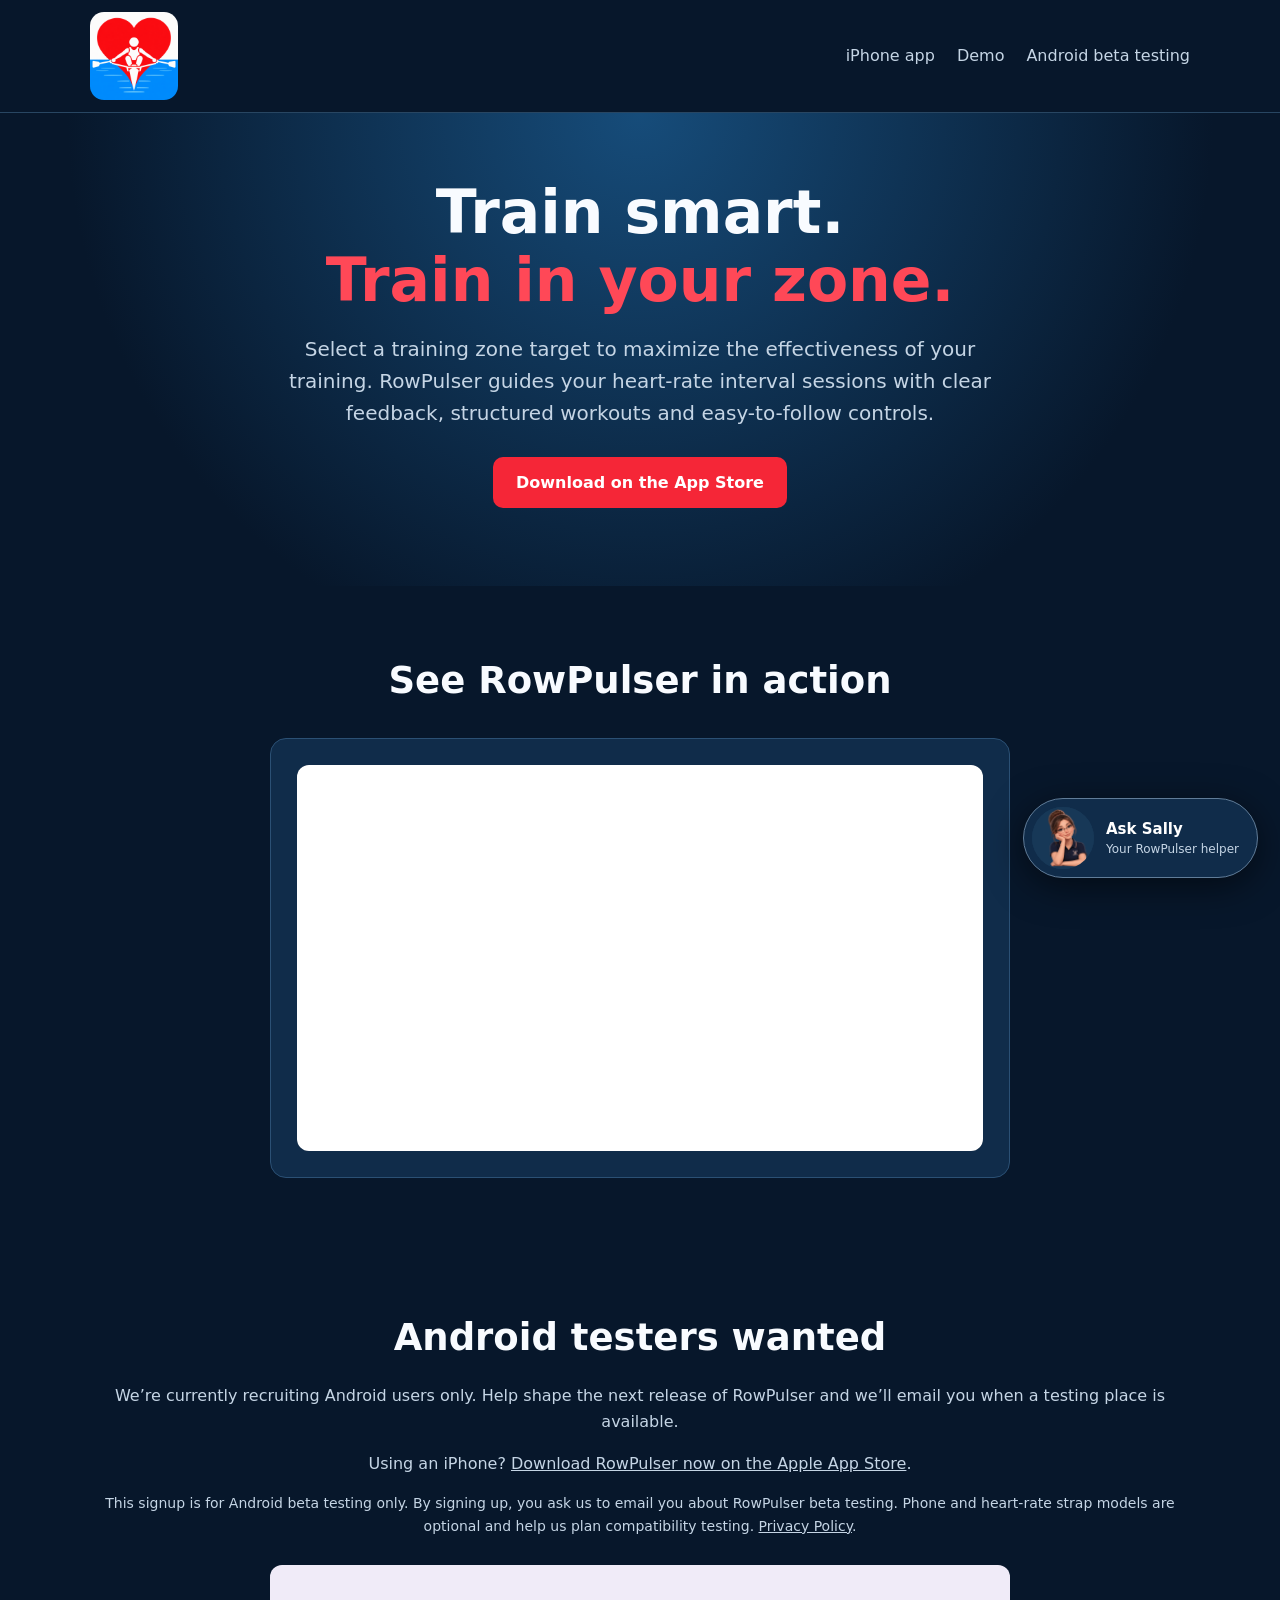
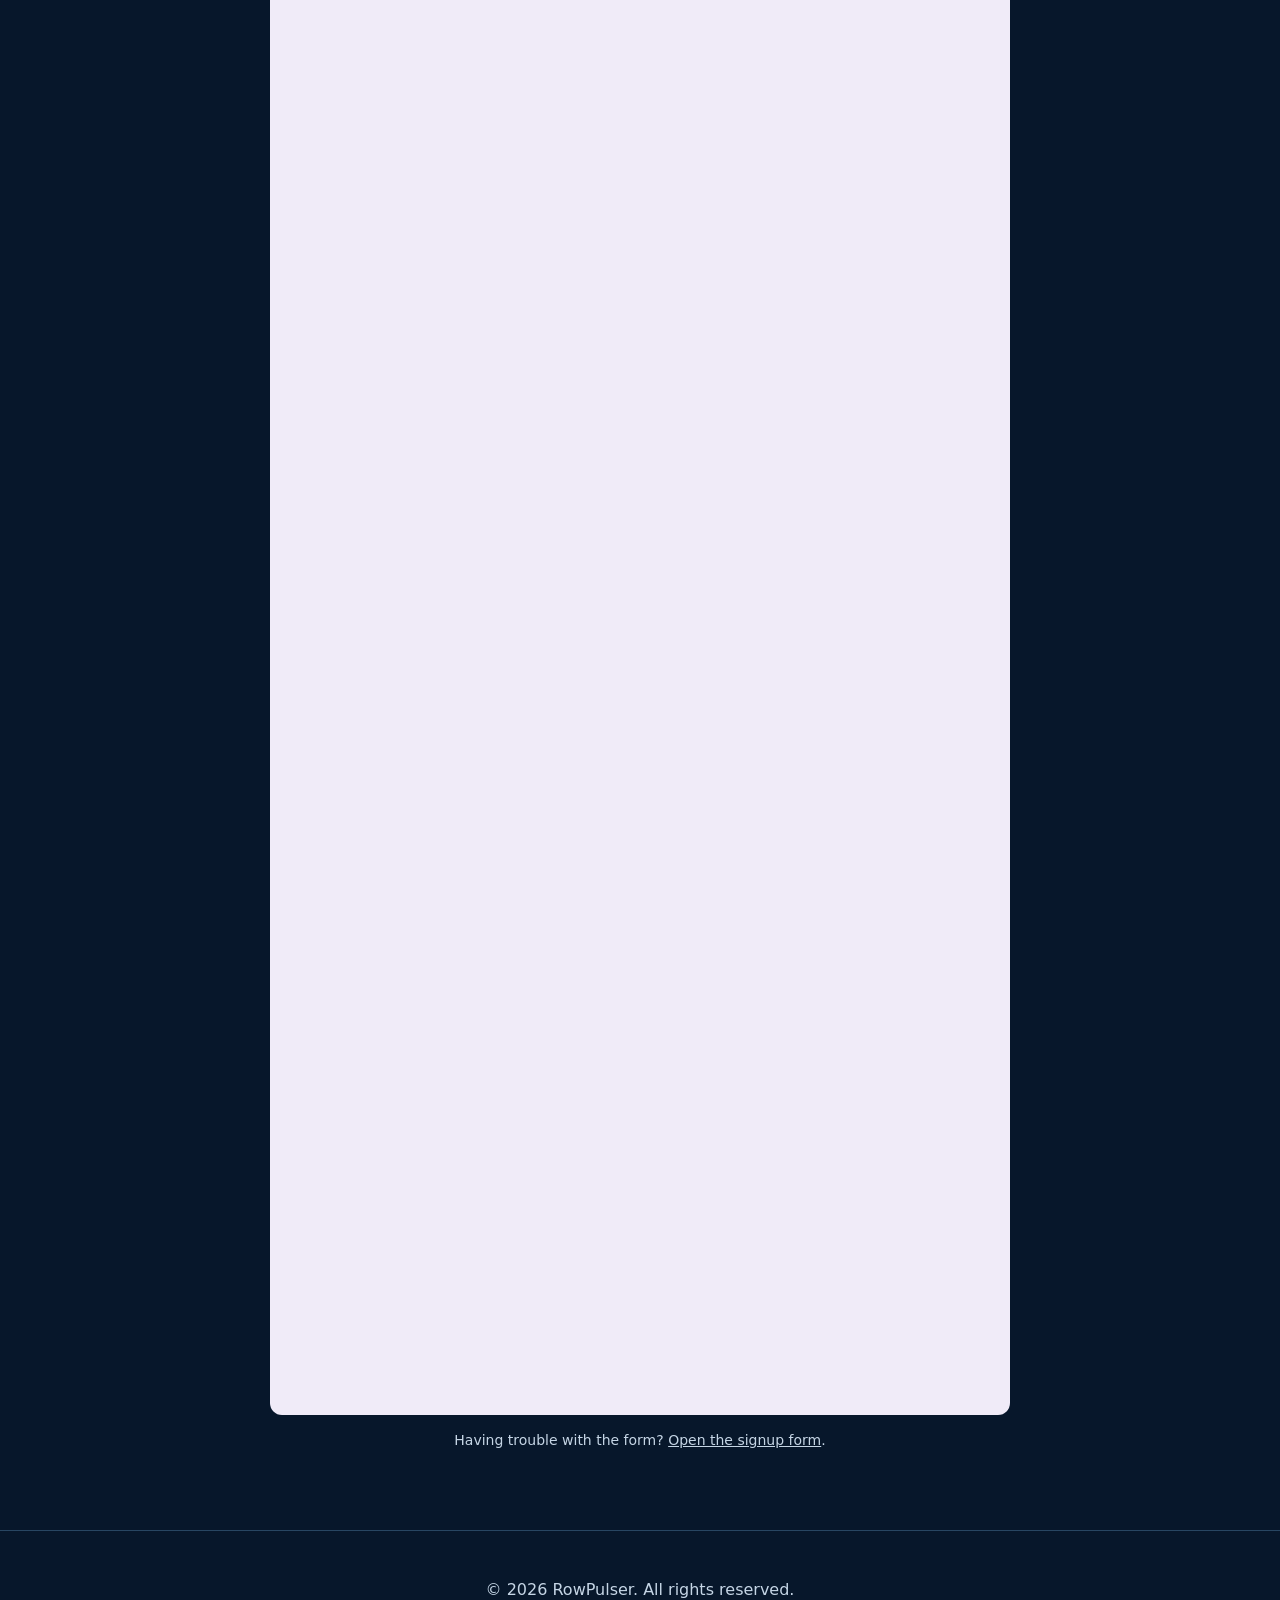
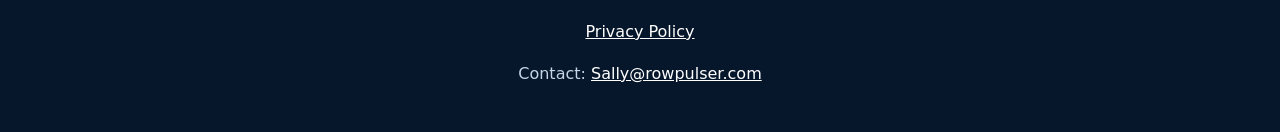
==== commit b1c00264: "Launch RowPulser iOS: add App Store download links" ====
--- a/index.html
+++ b/index.html
@@ -31,17 +31,17 @@
 <body>
 <header>
 <a class="brand" href="#top" aria-label="RowPulser home"><img src="rowpulser-logo.png" alt="RowPulser rowing heart logo"></a>
-<nav aria-label="Main navigation"><a href="#demo">Demo</a><a href="#feedback">Android beta testing</a></nav>
+<nav aria-label="Main navigation"><a href="https://apps.apple.com/ie/app/rowpulser/id6817870155" target="_blank" rel="noopener noreferrer">iPhone app</a><a href="#demo">Demo</a><a href="#feedback">Android beta testing</a></nav>
 </header>
 <main id="top">
 <div class="hero">
 <h1>Train smart.<br><span>Train in your zone.</span></h1>
 <p>Select a training zone target to maximize the effectiveness of your training. RowPulser guides your heart-rate interval sessions with clear feedback, structured workouts and easy-to-follow controls.</p>
-<a class="button" href="#demo">Explore RowPulser</a>
+<a class="button" href="https://apps.apple.com/ie/app/rowpulser/id6817870155" target="_blank" rel="noopener noreferrer" aria-label="Download RowPulser on the Apple App Store">Download on the App Store</a>
 </div>
 <section id="demo"><h2>See RowPulser in action</h2><div class="panel"><iframe class="video-embed" src="https://www.youtube-nocookie.com/embed/tqWmbpJVHW4" title="RowPulser demonstration featuring Sally Ripley" loading="lazy" referrerpolicy="strict-origin-when-cross-origin" allow="accelerometer; autoplay; clipboard-write; encrypted-media; gyroscope; picture-in-picture; web-share" allowfullscreen></iframe></div></section>
 <section id="feedback" aria-labelledby="betaTitle"><h2 id="betaTitle">Android testers wanted</h2><p class="muted">We’re currently recruiting Android users only. Help shape the next release of RowPulser and we’ll email you when a testing place is available.</p>
-<p class="muted">Using an iPhone? The iOS version is coming soon to the Apple App Store.</p>
+<p class="muted">Using an iPhone? <a href="https://apps.apple.com/ie/app/rowpulser/id6817870155" target="_blank" rel="noopener noreferrer">Download RowPulser now on the Apple App Store</a>.</p>
 <p class="form-note">This signup is for Android beta testing only. By signing up, you ask us to email you about RowPulser beta testing. Phone and heart-rate strap models are optional and help us plan compatibility testing. <a href="/privacy.html">Privacy Policy</a>.</p>
 <div class="signup-embed"><iframe src="https://docs.google.com/forms/d/e/1FAIpQLScOo7pnir6_nJ6Dh5iNx6LCM8UYf14MfHetyXo6r_lUjqTsyQ/viewform?embedded=true" title="RowPulser Android beta signup form" width="100%" height="1450" style="border:0;display:block;border-radius:12px;background:#f0ebf8" loading="lazy">Loading signup form…</iframe></div>
 <p class="form-note">Having trouble with the form? <a href="https://docs.google.com/forms/d/e/1FAIpQLScOo7pnir6_nJ6Dh5iNx6LCM8UYf14MfHetyXo6r_lUjqTsyQ/viewform" target="_blank" rel="noopener">Open the signup form</a>.</p></section>
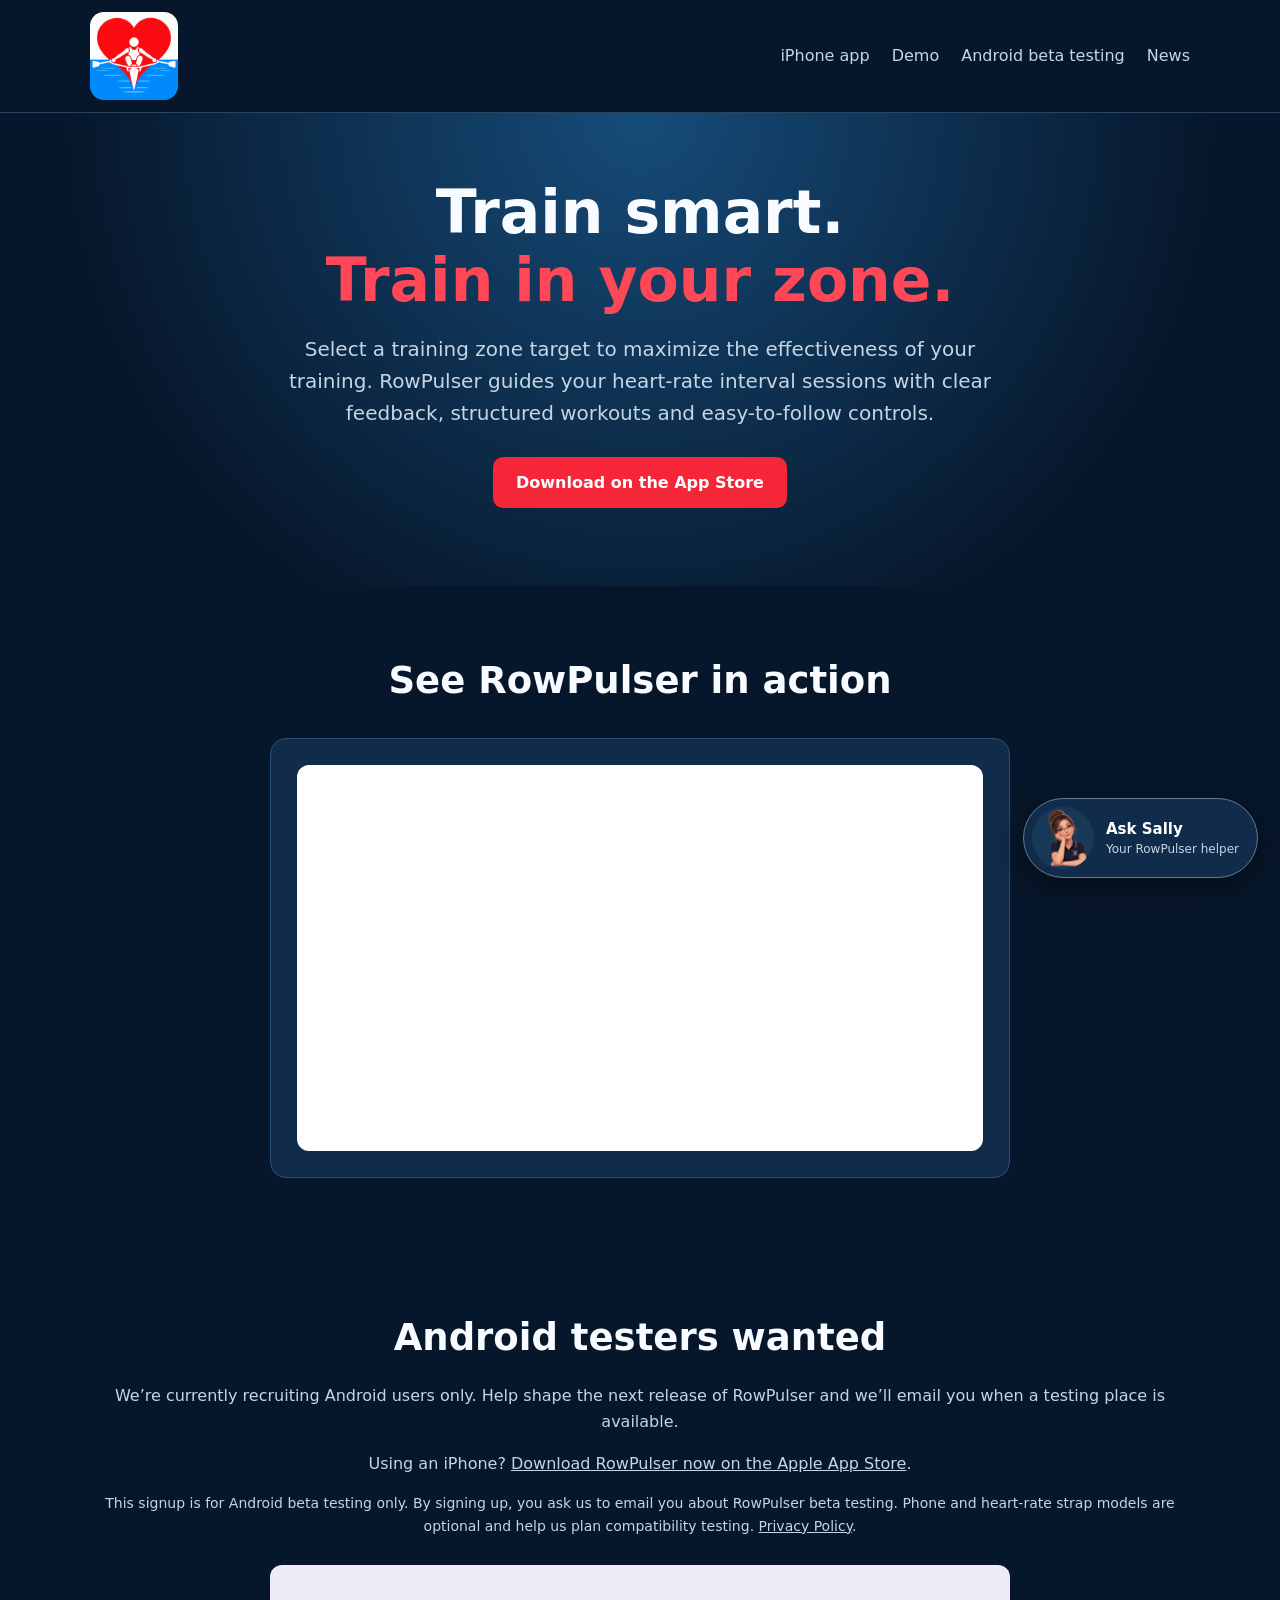
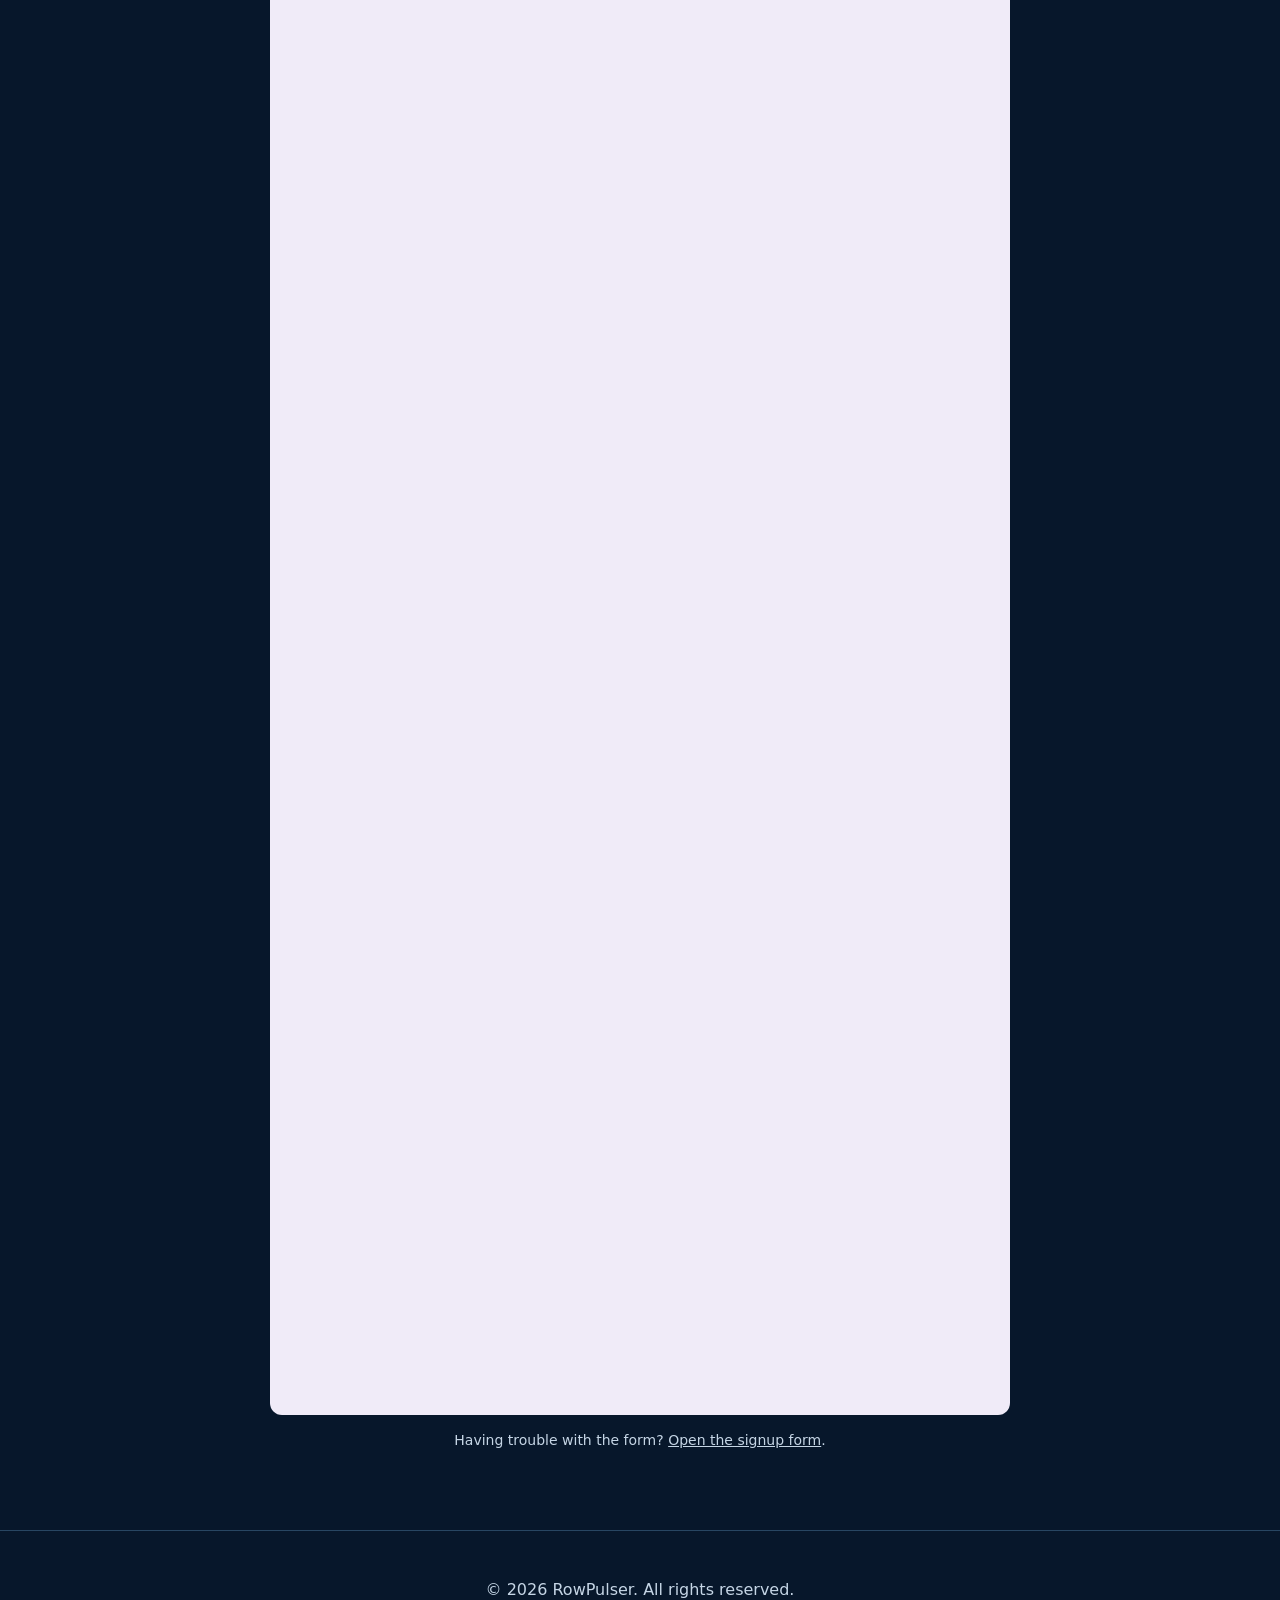
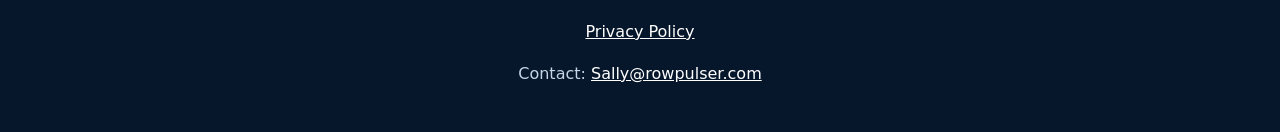
==== commit d303f850: "Add RowPulser News and App Store launch post" ====
--- a/index.html
+++ b/index.html
@@ -31,7 +31,7 @@
 <body>
 <header>
 <a class="brand" href="#top" aria-label="RowPulser home"><img src="rowpulser-logo.png" alt="RowPulser rowing heart logo"></a>
-<nav aria-label="Main navigation"><a href="https://apps.apple.com/ie/app/rowpulser/id6817870155" target="_blank" rel="noopener noreferrer">iPhone app</a><a href="#demo">Demo</a><a href="#feedback">Android beta testing</a></nav>
+<nav aria-label="Main navigation"><a href="https://apps.apple.com/ie/app/rowpulser/id6817870155" target="_blank" rel="noopener noreferrer">iPhone app</a><a href="#demo">Demo</a><a href="#feedback">Android beta testing</a><a href="/news/">News</a></nav>
 </header>
 <main id="top">
 <div class="hero">
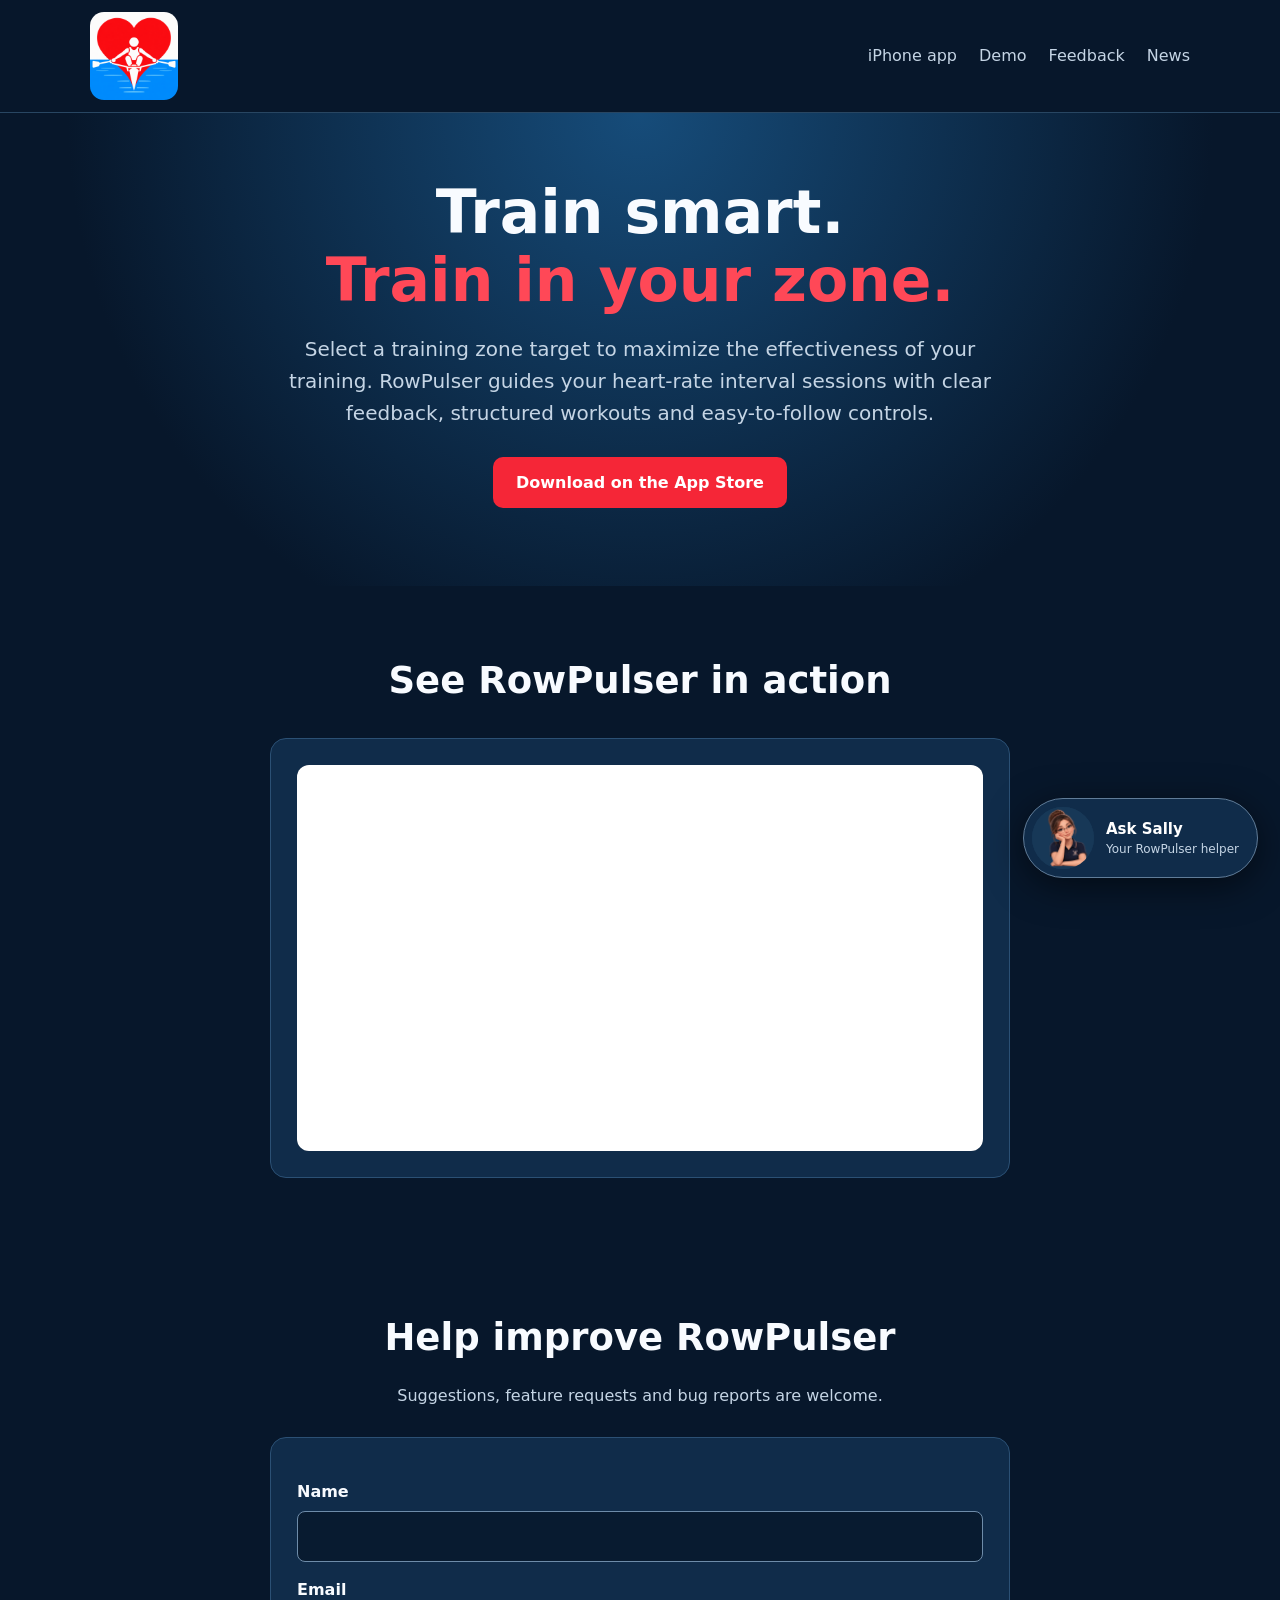
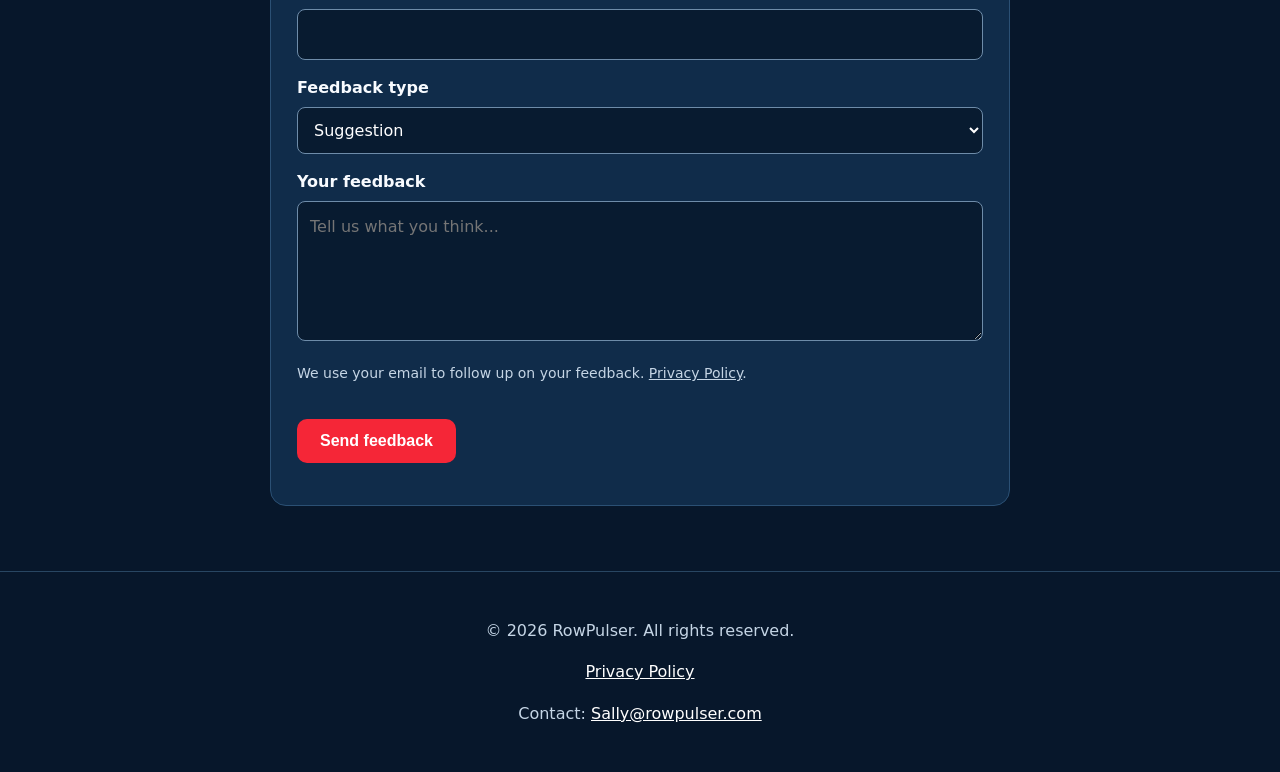
==== commit ab6c48e3: "Restore RowPulser feedback and feature request form" ====
--- a/index.html
+++ b/index.html
@@ -24,14 +24,13 @@
 dialog{background:#102c4a;color:#f8fbff;border:1px solid #4a7395;border-radius:18px;padding:30px;max-width:min(90vw,440px);text-align:center;box-shadow:0 20px 65px #0009}dialog::backdrop{background:#000a}dialog h2{margin-top:0}dialog .button{margin-top:12px}
 footer{padding:30px 15px;text-align:center;border-top:1px solid #284662;color:var(--muted)}footer a{color:white}
 @media(max-width:640px){header{flex-direction:column}.brand img{width:60px;height:60px}nav{justify-content:center;gap:15px}section{padding:48px 5%}.hero{padding-top:36px}}
-.signup-embed{max-width:740px;margin:28px auto 0}
 </style>
 <link rel="stylesheet" href="/assets/sally-chat.css">
 </head>
 <body>
 <header>
 <a class="brand" href="#top" aria-label="RowPulser home"><img src="rowpulser-logo.png" alt="RowPulser rowing heart logo"></a>
-<nav aria-label="Main navigation"><a href="https://apps.apple.com/ie/app/rowpulser/id6817870155" target="_blank" rel="noopener noreferrer">iPhone app</a><a href="#demo">Demo</a><a href="#feedback">Android beta testing</a><a href="/news/">News</a></nav>
+<nav aria-label="Main navigation"><a href="https://apps.apple.com/ie/app/rowpulser/id6817870155" target="_blank" rel="noopener noreferrer">iPhone app</a><a href="#demo">Demo</a><a href="#feedback">Feedback</a><a href="/news/">News</a></nav>
 </header>
 <main id="top">
 <div class="hero">
@@ -40,12 +39,10 @@
 <a class="button" href="https://apps.apple.com/ie/app/rowpulser/id6817870155" target="_blank" rel="noopener noreferrer" aria-label="Download RowPulser on the Apple App Store">Download on the App Store</a>
 </div>
 <section id="demo"><h2>See RowPulser in action</h2><div class="panel"><iframe class="video-embed" src="https://www.youtube-nocookie.com/embed/tqWmbpJVHW4" title="RowPulser demonstration featuring Sally Ripley" loading="lazy" referrerpolicy="strict-origin-when-cross-origin" allow="accelerometer; autoplay; clipboard-write; encrypted-media; gyroscope; picture-in-picture; web-share" allowfullscreen></iframe></div></section>
-<section id="feedback" aria-labelledby="betaTitle"><h2 id="betaTitle">Android testers wanted</h2><p class="muted">We’re currently recruiting Android users only. Help shape the next release of RowPulser and we’ll email you when a testing place is available.</p>
-<p class="muted">Using an iPhone? <a href="https://apps.apple.com/ie/app/rowpulser/id6817870155" target="_blank" rel="noopener noreferrer">Download RowPulser now on the Apple App Store</a>.</p>
-<p class="form-note">This signup is for Android beta testing only. By signing up, you ask us to email you about RowPulser beta testing. Phone and heart-rate strap models are optional and help us plan compatibility testing. <a href="/privacy.html">Privacy Policy</a>.</p>
-<div class="signup-embed"><iframe src="https://docs.google.com/forms/d/e/1FAIpQLScOo7pnir6_nJ6Dh5iNx6LCM8UYf14MfHetyXo6r_lUjqTsyQ/viewform?embedded=true" title="RowPulser Android beta signup form" width="100%" height="1450" style="border:0;display:block;border-radius:12px;background:#f0ebf8" loading="lazy">Loading signup form…</iframe></div>
-<p class="form-note">Having trouble with the form? <a href="https://docs.google.com/forms/d/e/1FAIpQLScOo7pnir6_nJ6Dh5iNx6LCM8UYf14MfHetyXo6r_lUjqTsyQ/viewform" target="_blank" rel="noopener">Open the signup form</a>.</p></section>
+<section id="feedback" aria-labelledby="feedbackTitle"><h2 id="feedbackTitle">Help improve RowPulser</h2><p class="muted">Suggestions, feature requests and bug reports are welcome.</p>
+<div class="panel"><form id="feedbackForm" aria-describedby="feedbackPrivacy" action="https://formspree.io/f/xgaavbrr" method="POST"><label for="name">Name</label><input id="name" name="name" autocomplete="name" required maxlength="100"><label for="email">Email</label><input id="email" name="email" type="email" autocomplete="email" required maxlength="200"><label for="type">Feedback type</label><select id="type" name="feedback_type"><option>Suggestion</option><option>Feature request</option><option>Bug report</option><option>General feedback</option></select><label for="message">Your feedback</label><textarea id="message" name="message" required maxlength="5000" placeholder="Tell us what you think..."></textarea><p class="form-note" id="feedbackPrivacy">We use your email to follow up on your feedback. <a href="/privacy.html#feedback">Privacy Policy</a>.</p><button class="button" type="submit">Send feedback</button><p id="formStatus" role="status" aria-live="polite" class="muted"></p></form></div></section>
 </main>
+<dialog id="feedbackThanks" aria-labelledby="thanksTitle"><h2 id="thanksTitle">A note from Sally</h2><p>Thanks for taking the time to send feedback!</p><p>— Sally x</p><button class="button" id="closeThanks" type="button">Close</button></dialog>
 <footer><p>© 2026 RowPulser. All rights reserved.</p><p><a href="/privacy.html">Privacy Policy</a></p><p>Contact: <a href="mailto:Sally@rowpulser.com">Sally@rowpulser.com</a></p></footer>
 <button class="sally-launch" id="sallyLaunch" type="button" aria-controls="sallyChat" aria-expanded="false">
  <picture><source media="(prefers-reduced-motion: reduce)" srcset="/assets/sally-idle.png"><img class="sally-avatar" src="/assets/sally-idle.gif" alt="" width="62" height="62"></picture>
@@ -66,5 +63,37 @@
   <p class="sally-note">Sally uses AI and can make mistakes. Messages go to an AI service. Don’t share passwords or sensitive health information. <a href="/privacy.html#sally">Privacy</a></p>
  </div>
 </aside>
+<script>
+const feedbackForm = document.getElementById('feedbackForm');
+const formStatus = document.getElementById('formStatus');
+const thanksDialog = document.getElementById('feedbackThanks');
+document.getElementById('closeThanks').addEventListener('click', () => thanksDialog.close());
+feedbackForm.addEventListener('submit', async (event) => {
+  event.preventDefault();
+  const button = feedbackForm.querySelector('button[type="submit"]');
+  button.disabled = true;
+  button.textContent = 'Sending...';
+  formStatus.textContent = '';
+  try {
+    const response = await fetch(feedbackForm.action, {
+      method: 'POST',
+      body: new FormData(feedbackForm),
+      headers: { 'Accept': 'application/json' }
+    });
+    if (!response.ok) throw new Error('Submission failed');
+    feedbackForm.reset();
+    if (typeof thanksDialog.showModal === 'function') {
+      thanksDialog.showModal();
+    } else {
+      formStatus.textContent = 'Thanks for taking the time to send feedback!';
+    }
+  } catch (error) {
+    formStatus.textContent = 'Your feedback could not be sent. Please try again or email sally@rowpulser.com.';
+  } finally {
+    button.disabled = false;
+    button.textContent = 'Send feedback';
+  }
+});
+</script>
 <script src="/assets/sally-chat.js" defer></script>
 </body></html>
